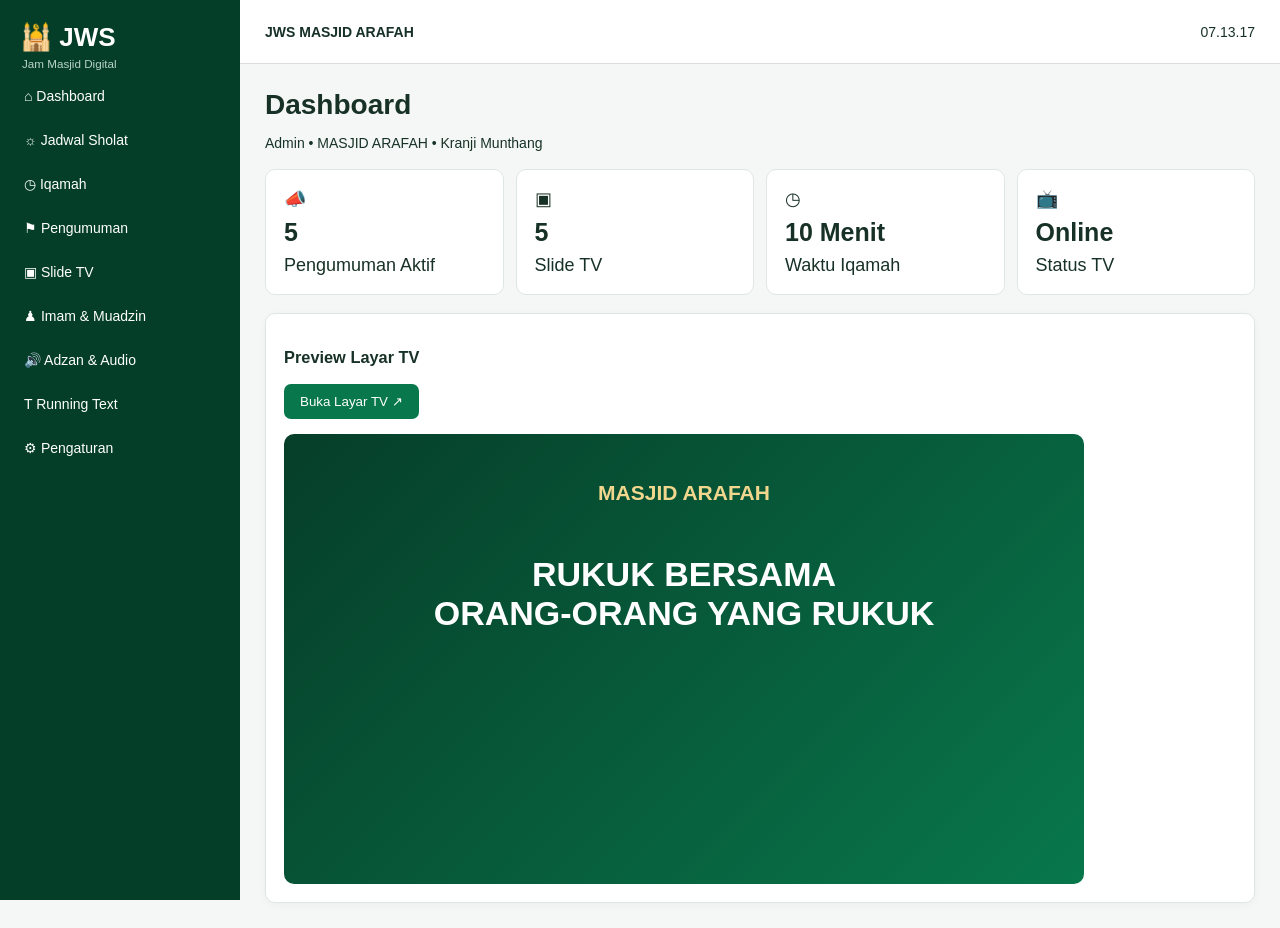
==== index.html @ bc5232ed "Add files via upload" ====
<!doctype html><html lang="id"><head><meta charset="utf-8"><meta name="viewport" content="width=device-width,initial-scale=1"><title>JWS Masjid ARAFAH</title><link rel="stylesheet" href="style.css"></head><body><div id="app"></div><script src="app.js"></script></body></html>
---- style.css ----
*{box-sizing:border-box}body{margin:0;font:14px Arial;background:#f4f7f5;color:#173126}aside{position:fixed;width:240px;inset:0 auto 0 0;background:#043e29;color:#fff;padding:22px 12px}aside h2{margin:0 8px 2px;font-size:26px}aside small{margin-left:10px;color:#b9d2c6}.n{padding:12px;border-radius:8px;margin-top:5px;cursor:pointer}.n:hover{background:#078b58}main{margin-left:240px}header{height:64px;background:#fff;border-bottom:1px solid #ddd;padding:0 25px;display:flex;justify-content:space-between;align-items:center}.n+ .n{margin-top:4px}#page{padding:25px}h1{margin:0 0 6px;font-size:28px}section{background:#fff;border:1px solid #dfe7e2;border-radius:10px;padding:18px;margin-top:18px;box-shadow:0 2px 8px #0000000a}.cards{display:grid;grid-template-columns:repeat(4,1fr);gap:12px;margin-top:18px}.cards div{background:#fff;border:1px solid #dfe7e2;border-radius:10px;padding:18px;font-size:18px}.cards b{display:block;font-size:25px;margin:8px 0}.mini{margin-top:15px;aspect-ratio:16/9;max-width:800px;background:linear-gradient(135deg,#063e29,#08774b);color:#fff;border-radius:10px;padding:30px;text-align:center}.mini h2{color:#f1d78d}.mini strong{display:block;font-size:34px;margin-top:50px}.mini #mc{font-size:40px;font-weight:800}label{display:flex;flex-direction:column;gap:6px;margin-bottom:14px;max-width:500px;font-weight:bold}input,textarea{padding:10px;border:1px solid #ccd8d1;border-radius:7px;font:inherit}textarea{min-height:130px}button{background:#08774b;color:#fff;border:0;border-radius:7px;padding:10px 16px;cursor:pointer}@media(max-width:700px){aside{width:68px;padding:12px 7px}aside h2{font-size:20px}.n{font-size:0;text-align:center}.n:first-letter{font-size:20px}main{margin-left:68px}#page{padding:15px}.cards{grid-template-columns:1fr 1fr}.mini strong{font-size:20px;margin-top:30px}.mini #mc{font-size:25px}}
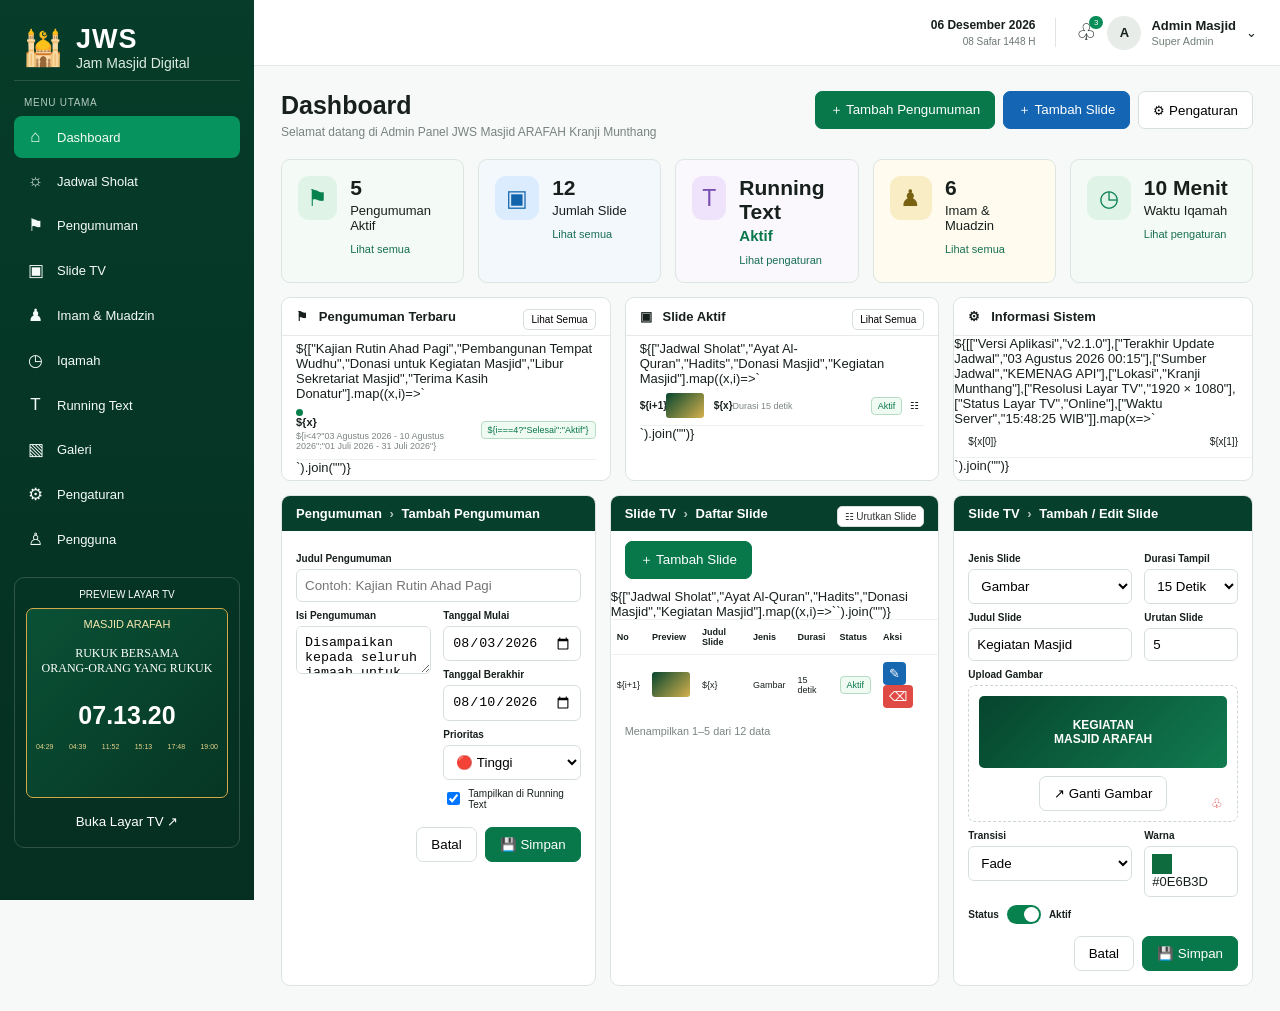
==== commit 5cad803d: "Add files via upload" ====
--- a/index.html
+++ b/index.html
@@ -1 +1,76 @@
-<!doctype html><html lang="id"><head><meta charset="utf-8"><meta name="viewport" content="width=device-width,initial-scale=1"><title>JWS Masjid ARAFAH</title><link rel="stylesheet" href="style.css"></head><body><div id="app"></div><script src="app.js"></script></body></html>
+<!doctype html>
+<html lang="id">
+<head>
+<meta charset="UTF-8">
+<meta name="viewport" content="width=device-width,initial-scale=1">
+<title>JWS Masjid ARAFAH — Admin</title>
+<link rel="stylesheet" href="admin.css">
+</head>
+<body>
+<div class="app">
+<aside class="sidebar">
+  <div class="brand"><div class="mosque">🕌</div><div><b>JWS</b><span>Jam Masjid Digital</span></div></div>
+  <div class="menu-title">MENU UTAMA</div>
+  <nav id="nav"></nav>
+  <div class="tv-preview">
+    <div class="preview-title">PREVIEW LAYAR TV</div>
+    <div class="tv-card">
+      <div class="tv-mini-head">MASJID ARAFAH</div>
+      <div class="tv-mini-title">RUKUK BERSAMA<br>ORANG-ORANG YANG RUKUK</div>
+      <div class="tv-mini-clock" id="miniClock">15:48:25</div>
+      <div class="tv-mini-times"><span>04:29</span><span>04:39</span><span>11:52</span><span>15:13</span><span>17:48</span><span>19:00</span></div>
+    </div>
+    <button class="tv-open" onclick="window.open('tv.html','_blank')">Buka Layar TV ↗</button>
+  </div>
+</aside>
+
+<main class="main">
+<header class="topbar">
+  <div class="top-date"><b id="dateNow"></b><span id="hijri">08 Safar 1448 H</span></div>
+  <div class="top-user"><span class="bell">♧<i>3</i></span><div class="avatar">A</div><div><b>Admin Masjid</b><small>Super Admin</small></div><span>⌄</span></div>
+</header>
+
+<section class="content">
+  <div class="page-head">
+    <div><h1 id="pageTitle">Dashboard</h1><p>Selamat datang di Admin Panel JWS Masjid ARAFAH Kranji Munthang</p></div>
+    <div class="head-actions"><button class="btn green" onclick="openPage('announcement')">＋ Tambah Pengumuman</button><button class="btn blue" onclick="openPage('slides')">＋ Tambah Slide</button><button class="btn" onclick="openPage('settings')">⚙ Pengaturan</button></div>
+  </div>
+
+  <div id="pages">
+    <section class="page active" data-page="dashboard">
+      <div class="stats">
+        <div class="stat greenish"><div class="stat-icon">⚑</div><div><b>5</b><span>Pengumuman Aktif</span><a onclick="openPage('announcement')">Lihat semua</a></div></div>
+        <div class="stat blueish"><div class="stat-icon">▣</div><div><b>12</b><span>Jumlah Slide</span><a onclick="openPage('slides')">Lihat semua</a></div></div>
+        <div class="stat purpleish"><div class="stat-icon">T</div><div><b>Running Text</b><span class="activeText">Aktif</span><a onclick="openPage('running')">Lihat pengaturan</a></div></div>
+        <div class="stat yellowish"><div class="stat-icon">♟</div><div><b>6</b><span>Imam & Muadzin</span><a onclick="openPage('imam')">Lihat semua</a></div></div>
+        <div class="stat greenish"><div class="stat-icon">◷</div><div><b>10 Menit</b><span>Waktu Iqamah</span><a onclick="openPage('iqamah')">Lihat pengaturan</a></div></div>
+      </div>
+      <div class="three-col">
+        <div class="panel"><div class="panel-head">⚑ &nbsp; Pengumuman Terbaru <button class="small-btn">Lihat Semua</button></div><div class="rows">${["Kajian Rutin Ahad Pagi","Pembangunan Tempat Wudhu","Donasi untuk Kegiatan Masjid","Libur Sekretariat Masjid","Terima Kasih Donatur"].map((x,i)=>`<div class="row"><div><span class="dot"></span><b>${x}</b><small>${i<4?"03 Agustus 2026 - 10 Agustus 2026":"01 Juli 2026 - 31 Juli 2026"}</small></div><em class="${i===4?"done":""}">${i===4?"Selesai":"Aktif"}</em></div>`).join("")}</div></div>
+        <div class="panel"><div class="panel-head">▣ &nbsp; Slide Aktif <button class="small-btn">Lihat Semua</button></div><div class="rows">${["Jadwal Sholat","Ayat Al-Quran","Hadits","Donasi Masjid","Kegiatan Masjid"].map((x,i)=>`<div class="slide-row"><b>${i+1}</b><div class="thumb"></div><div><b>${x}</b><small>Durasi 15 detik</small></div><em>Aktif</em><span>☷</span></div>`).join("")}</div></div>
+        <div class="panel"><div class="panel-head">⚙ &nbsp; Informasi Sistem</div><div class="info">${[["Versi Aplikasi","v2.1.0"],["Terakhir Update Jadwal","03 Agustus 2026 00:15"],["Sumber Jadwal","KEMENAG API"],["Lokasi","Kranji Munthang"],["Resolusi Layar TV","1920 × 1080"],["Status Layar TV","Online"],["Waktu Server","15:48:25 WIB"]].map(x=>`<div><span>${x[0]}</span><b class="${x[0]==="Status Layar TV"?"online":""}">${x[1]}</b></div>`).join("")}</div></div>
+      </div>
+      <div class="lower-grid">
+        <div class="panel form-panel"><div class="section-title">Pengumuman <span>›</span> Tambah Pengumuman</div><div class="form"><label>Judul Pengumuman</label><input placeholder="Contoh: Kajian Rutin Ahad Pagi"><div class="split"><div><label>Isi Pengumuman</label><textarea>Disampaikan kepada seluruh jamaah untuk mengikuti kajian yang akan dilaksanakan setiap hari Ahad pagi setelah sholat Subuh.</textarea></div><div><label>Tanggal Mulai</label><input type="date" value="2026-08-03"><label>Tanggal Berakhir</label><input type="date" value="2026-08-10"><label>Prioritas</label><select><option>🔴 Tinggi</option><option>Sedang</option><option>Rendah</option></select><label class="check"><input type="checkbox" checked> Tampilkan di Running Text</label></div></div><div class="form-buttons"><button class="btn">Batal</button><button class="btn green">💾 Simpan</button></div></div></div>
+        <div class="panel table-panel"><div class="section-title">Slide TV <span>›</span> Daftar Slide <button class="small-btn">☷ Urutkan Slide</button></div><div class="table-head"><button class="btn green">＋ Tambah Slide</button></div><table><thead><tr><th>No</th><th>Preview</th><th>Judul Slide</th><th>Jenis</th><th>Durasi</th><th>Status</th><th>Aksi</th></tr></thead><tbody>${["Jadwal Sholat","Ayat Al-Quran","Hadits","Donasi Masjid","Kegiatan Masjid"].map((x,i)=>`<tr><td>${i+1}</td><td><div class="thumb"></div></td><td>${x}</td><td>Gambar</td><td>15 detik</td><td><em>Aktif</em></td><td><button class="icon bluebg">✎</button><button class="icon redbg">⌫</button></td></tr>`).join("")}</tbody></table><small class="table-foot">Menampilkan 1–5 dari 12 data</small></div>
+        <div class="panel edit-panel"><div class="section-title">Slide TV <span>›</span> Tambah / Edit Slide</div><div class="form"><div class="split"><div><label>Jenis Slide</label><select><option>Gambar</option><option>Video</option></select></div><div><label>Durasi Tampil</label><select><option>15 Detik</option><option>30 Detik</option><option>60 Detik</option></select></div></div><div class="split"><div><label>Judul Slide</label><input value="Kegiatan Masjid"></div><div><label>Urutan Slide</label><input value="5"></div></div><label>Upload Gambar</label><div class="upload"><div class="upload-preview">KEGIATAN<br>MASJID ARAFAH</div><button class="btn">↗ Ganti Gambar</button><button class="delete">♧</button></div><div class="split"><div><label>Transisi</label><select><option>Fade</option><option>Slide</option><option>Zoom</option></select></div><div><label>Warna</label><div class="color-field"><span></span>#0E6B3D</div></div></div><label class="toggle-row">Status <input type="checkbox" checked><span class="toggle"></span> Aktif</label><div class="form-buttons"><button class="btn">Batal</button><button class="btn green">💾 Simpan</button></div></div></div>
+      </div>
+    </section>
+
+    <section class="page" data-page="prayer"><div class="simple-panel"><h2>Jadwal Sholat</h2><p>Atur jadwal sholat Masjid ARAFAH Kranji Munthang.</p><div class="prayer-form" id="prayerForm"></div><button class="btn green" onclick="savePrayer()">💾 Simpan Jadwal</button></div></section>
+    <section class="page" data-page="announcement"><div class="simple-panel"><h2>Pengumuman</h2><label>Isi Pengumuman</label><textarea id="annText" rows="8"></textarea><br><button class="btn green" onclick="saveAnn()">💾 Simpan Pengumuman</button></div></section>
+    <section class="page" data-page="slides"><div class="simple-panel"><h2>Slide TV</h2><p>Kelola urutan dan konten slide layar TV.</p><button class="btn green">＋ Tambah Slide</button></div></section>
+    <section class="page" data-page="iqamah"><div class="simple-panel"><h2>Iqamah</h2><p>Atur jeda iqamah setelah adzan.</p><div class="iq-grid">${["Subuh","Dzuhur","Ashar","Maghrib","Isya"].map(x=>`<label>${x}<input type="number" value="10"> menit</label>`).join("")}</div><button class="btn green">💾 Simpan</button></div></section>
+    <section class="page" data-page="running"><div class="simple-panel"><h2>Running Text</h2><textarea id="runText" rows="7"></textarea><br><button class="btn green" onclick="saveRun()">💾 Simpan</button></div></section>
+    <section class="page" data-page="imam"><div class="simple-panel"><h2>Imam & Muadzin</h2><p>Kelola petugas imam dan muadzin.</p></div></section>
+    <section class="page" data-page="audio"><div class="simple-panel"><h2>Adzan & Audio</h2><p>Kelola audio adzan dan pengaturan suara.</p></div></section>
+    <section class="page" data-page="gallery"><div class="simple-panel"><h2>Galeri</h2><p>Kelola foto kegiatan Masjid ARAFAH.</p></div></section>
+    <section class="page" data-page="settings"><div class="simple-panel"><h2>Pengaturan</h2><label>Nama Masjid</label><input id="mosqueInput" value="MASJID ARAFAH"><label>Lokasi</label><input id="locInput" value="Kranji Munthang"><button class="btn green" onclick="saveSettings()">💾 Simpan Pengaturan</button></div></section>
+    <section class="page" data-page="users"><div class="simple-panel"><h2>Pengguna</h2><p>Admin Masjid · Super Admin</p></div></section>
+    <section class="page" data-page="logs"><div class="simple-panel"><h2>Log Aktivitas</h2><p>Riwayat aktivitas administrator akan ditampilkan di sini.</p></div></section>
+  </div>
+</section>
+</main>
+</div>
+<script src="admin.js"></script>
+</body></html>
--- a/admin.css
+++ b/admin.css
@@ -0,0 +1 @@
+*{box-sizing:border-box}body{margin:0;font-family:Inter,Segoe UI,Arial,sans-serif;background:#f7f9f8;color:#17201c;font-size:13px}.app{display:flex;min-height:100vh}.sidebar{position:fixed;left:0;top:0;bottom:0;width:254px;background:linear-gradient(180deg,#063c29,#052f21);color:#fff;padding:15px 14px;overflow:auto}.brand{height:66px;display:flex;align-items:center;gap:12px;border-bottom:1px solid #ffffff22;padding:0 8px}.brand b{display:block;font-size:27px;letter-spacing:1px}.brand span{display:block;font-size:14px;color:#dcebe4}.mosque{font-size:34px}.menu-title{font-size:10px;color:#b3c9c0;letter-spacing:.7px;margin:16px 10px 8px}.nav{display:flex;align-items:center;gap:12px;padding:11px 12px;border-radius:8px;color:#f5fbf8;cursor:pointer;margin:2px 0}.nav:hover,.nav.active{background:#07935d}.nav .ico{width:19px;text-align:center;font-size:17px}.tv-preview{margin-top:16px;border:1px solid #ffffff2a;border-radius:10px;padding:11px}.preview-title{text-align:center;font-size:10px;margin-bottom:8px}.tv-card{border:1px solid #d4a846;border-radius:7px;padding:9px;background:linear-gradient(135deg,#0a5136,#063624);min-height:190px;text-align:center}.tv-mini-head{font-size:11px;color:#f4e6ad}.tv-mini-title{font-family:Georgia,serif;color:#fff;font-size:12px;margin-top:16px}.tv-mini-clock{font-size:25px;font-weight:800;margin-top:25px}.tv-mini-times{display:flex;justify-content:space-between;font-size:7px;margin-top:13px;color:#e8d48c}.tv-open{width:100%;margin-top:9px;border:0;background:transparent;color:#fff;padding:7px;cursor:pointer}.main{margin-left:254px;width:calc(100% - 254px)}.topbar{height:66px;background:#fff;border-bottom:1px solid #e3e8e5;display:flex;justify-content:flex-end;align-items:center;padding:0 23px;gap:20px}.top-date{border-right:1px solid #e0e5e2;padding-right:20px;text-align:right}.top-date b,.top-date span{display:block}.top-date b{font-size:12px}.top-date span{font-size:10px;color:#6d7872;margin-top:4px}.top-user{display:flex;align-items:center;gap:10px}.bell{font-size:23px;position:relative}.bell i{position:absolute;background:#078d57;color:white;border-radius:20px;font-style:normal;font-size:8px;padding:2px 5px;top:-3px;right:-6px}.avatar{width:34px;height:34px;border-radius:50%;background:#e7ece9;display:grid;place-items:center;font-weight:700}.top-user b,.top-user small{display:block}.top-user small{color:#718078;margin-top:2px}.content{padding:25px 27px}.page-head{display:flex;justify-content:space-between;align-items:flex-start;margin-bottom:20px}.page-head h1{font-size:25px;margin:0 0 5px}.page-head p{margin:0;color:#78837e;font-size:12px}.head-actions{display:flex;gap:8px}.btn{border:1px solid #d6dfda;background:#fff;border-radius:7px;padding:9px 14px;cursor:pointer}.btn.green{background:#08784b;border-color:#08784b;color:#fff}.btn.blue{background:#1465b4;border-color:#1465b4;color:#fff}.stats{display:grid;grid-template-columns:repeat(5,1fr);gap:14px}.stat{min-height:112px;border:1px solid #dce6e0;border-radius:9px;padding:16px;display:flex;gap:13px;align-items:flex-start}.greenish{background:#f4fbf6}.blueish{background:#f3f8fd}.purpleish{background:#faf7fd}.yellowish{background:#fffcef}.stat-icon{width:44px;height:44px;border-radius:11px;display:grid;place-items:center;font-size:23px;background:#dff3e6;color:#07824f}.blueish .stat-icon{background:#dcecff;color:#1265ad}.purpleish .stat-icon{background:#eee3fb;color:#7950b2}.yellowish .stat-icon{background:#f9edc5;color:#786111}.stat b{display:block;font-size:21px}.stat span{display:block;margin-top:3px}.stat a{display:block;margin-top:10px;color:#176f52;font-size:11px;cursor:pointer}.activeText{font-size:15px!important;font-weight:700;color:#08784b}.three-col{display:grid;grid-template-columns:1.1fr 1.05fr 1fr;gap:14px;margin-top:14px}.panel{background:#fff;border:1px solid #dce4e0;border-radius:9px;overflow:hidden}.panel-head{padding:11px 14px;border-bottom:1px solid #e6ebe8;font-weight:700}.small-btn{float:right;border:1px solid #d6dfda;background:#fff;border-radius:5px;padding:4px 7px;font-size:10px}.rows{padding:5px 14px}.row{display:flex;align-items:center;justify-content:space-between;padding:8px 0;border-bottom:1px solid #edf1ef}.row>div{display:flex;flex-direction:column}.row b{font-size:11px}.row small,.slide-row small{font-size:9px;color:#7b8580;margin-top:3px}.dot{width:7px;height:7px;background:#07804d;border-radius:50%;display:inline-block;margin-right:7px}.row em,.slide-row em,table em{font-style:normal;font-size:9px;border:1px solid #b6dcc4;background:#effaf2;color:#08784b;padding:3px 6px;border-radius:4px}.row em.done{color:#65716b;background:#f4f6f5;border-color:#d6dcd9}.slide-row{display:grid;grid-template-columns:18px 40px 1fr auto 14px;gap:8px;align-items:center;padding:7px 0;border-bottom:1px solid #edf1ef;font-size:10px}.thumb{width:38px;height:25px;border-radius:3px;background:linear-gradient(135deg,#06462e,#d5b14e);display:inline-block}.info>div{display:flex;justify-content:space-between;padding:10px 14px;border-bottom:1px solid #edf1ef;font-size:10px}.info b{font-weight:500}.info .online{background:#e7f7ec;color:#08784b;border:1px solid #b9dec4;padding:3px 8px;border-radius:5px}.lower-grid{display:grid;grid-template-columns:1.05fr 1.1fr 1fr;gap:14px;margin-top:14px}.section-title{background:#063f2b;color:#fff;padding:10px 14px;font-weight:700}.section-title span{opacity:.7;padding:0 4px}.section-title .small-btn{background:#fff;color:#333}.form{padding:14px}.form label,.simple-panel label{display:block;font-size:10px;font-weight:700;margin:8px 0 5px}.form input,.form textarea,.form select,.simple-panel input,.simple-panel textarea{width:100%;border:1px solid #d7dfdb;border-radius:6px;padding:8px;background:#fff}.split{display:grid;grid-template-columns:1.4fr .8fr;gap:12px}.form-buttons{display:flex;justify-content:flex-end;gap:8px;margin-top:12px}.check{display:flex!important;align-items:center;gap:5px;font-weight:500!important}.check input{width:auto}.table-head{padding:10px 14px}.table-panel table{width:100%;border-collapse:collapse;font-size:9px}.table-panel th,.table-panel td{padding:7px 6px;border-top:1px solid #edf1ef;text-align:left}.icon{border:0;border-radius:4px;padding:4px 6px;color:white;margin-right:3px}.bluebg{background:#1768b0}.redbg{background:#e04a45}.table-foot{display:block;padding:10px 14px;color:#7a8580}.upload{border:1px dashed #ccd7d1;border-radius:7px;padding:10px;position:relative;text-align:center}.upload-preview{height:72px;border-radius:5px;background:linear-gradient(135deg,#06452e,#117b4f);color:#fff;display:grid;place-items:center;font-weight:800;font-size:12px;margin-bottom:8px}.delete{position:absolute;right:8px;bottom:9px;border:0;background:#fff;color:#d33}.color-field{border:1px solid #d7dfdb;border-radius:6px;padding:7px}.color-field span{display:inline-block;width:20px;height:20px;background:#0e6b3d;vertical-align:middle;margin-right:8px}.toggle-row{display:flex!important;align-items:center;gap:8px}.toggle-row input{display:none}.toggle{width:34px;height:19px;background:#07814e;border-radius:20px;position:relative}.toggle:after{content:"";position:absolute;width:15px;height:15px;border-radius:50%;background:#fff;right:2px;top:2px}.simple-panel{background:#fff;border:1px solid #dce4e0;border-radius:9px;padding:20px;max-width:850px}.simple-panel h2{margin-top:0}.simple-panel .btn{margin-top:14px}.prayer-form{display:grid;grid-template-columns:repeat(3,1fr);gap:12px}.iq-grid{display:grid;grid-template-columns:repeat(3,1fr);gap:12px}.page{display:none}.page.active{display:block}@media(max-width:1200px){.stats{grid-template-columns:repeat(3,1fr)}.three-col,.lower-grid{grid-template-columns:1fr 1fr}.lower-grid .edit-panel{grid-column:1/-1}}@media(max-width:850px){.sidebar{width:72px;padding:10px 7px}.brand div:not(.mosque),.brand b,.brand span,.menu-title,.nav .label,.tv-preview{display:none}.brand{justify-content:center}.nav{justify-content:center;padding:12px 5px}.main{margin-left:72px;width:calc(100% - 72px)}.content{padding:15px}.stats{grid-template-columns:1fr 1fr}.three-col,.lower-grid{grid-template-columns:1fr}.topbar{padding:0 12px}.page-head{flex-direction:column;gap:12px}.head-actions{flex-wrap:wrap}.split{grid-template-columns:1fr}.prayer-form,.iq-grid{grid-template-columns:1fr 1fr}}@media(max-width:520px){.stats{grid-template-columns:1fr}.top-date{display:none}.table-panel{overflow:auto}.top-user div:nth-child(3){display:none}}
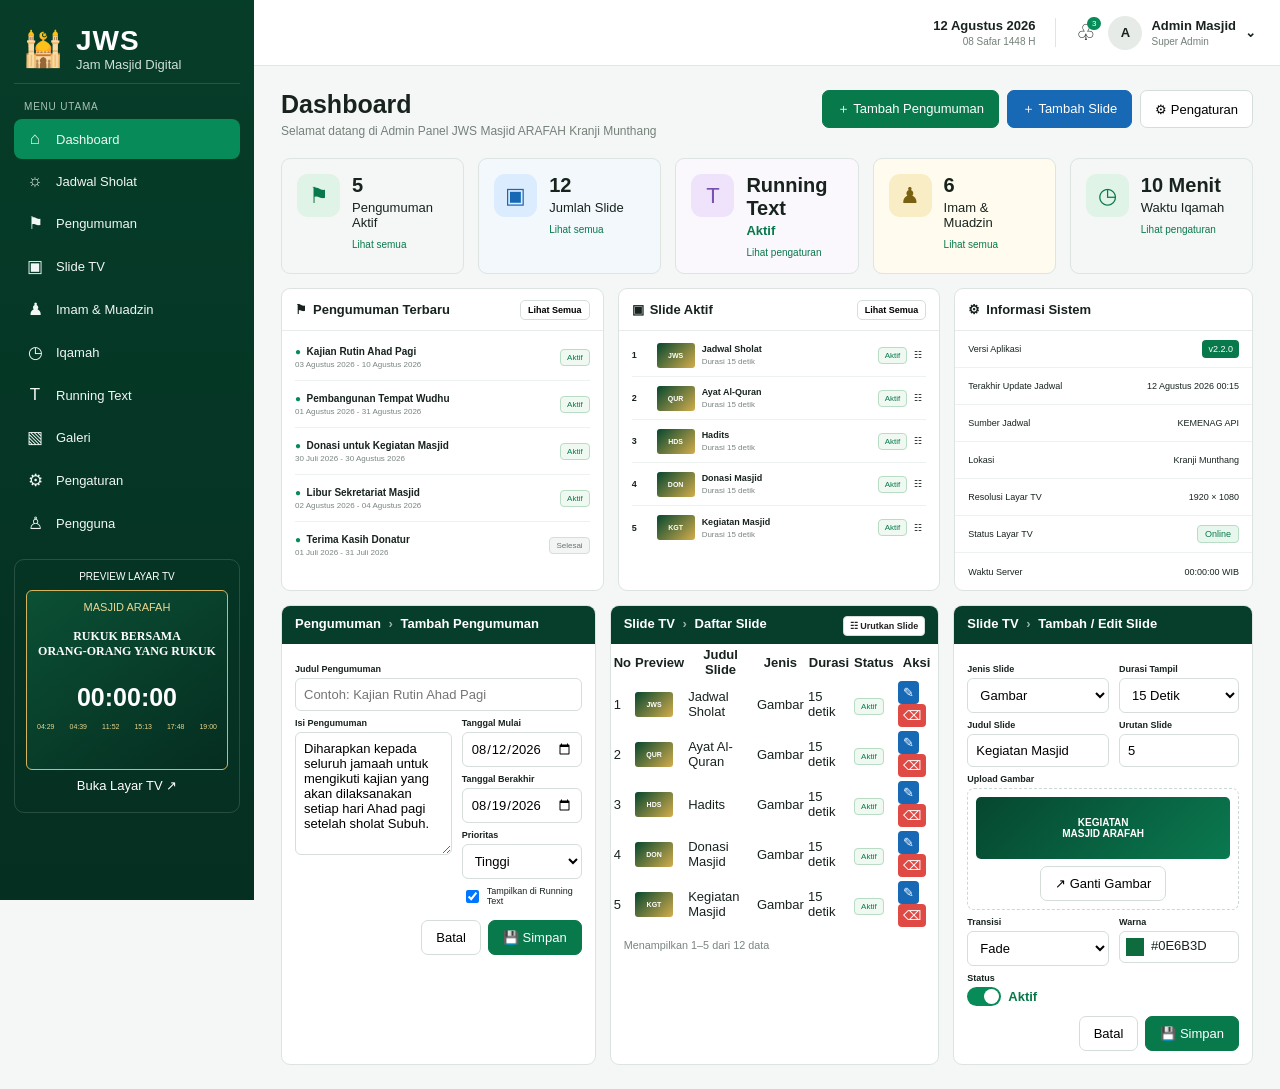
==== commit df7a0988: "Add files via upload" ====
--- a/index.html
+++ b/index.html
@@ -2,23 +2,34 @@
 <html lang="id">
 <head>
 <meta charset="UTF-8">
-<meta name="viewport" content="width=device-width,initial-scale=1">
+<meta name="viewport" content="width=device-width, initial-scale=1.0">
 <title>JWS Masjid ARAFAH — Admin</title>
 <link rel="stylesheet" href="admin.css">
 </head>
 <body>
 <div class="app">
 <aside class="sidebar">
-  <div class="brand"><div class="mosque">🕌</div><div><b>JWS</b><span>Jam Masjid Digital</span></div></div>
+  <div class="brand"><div class="brand-icon">🕌</div><div><strong>JWS</strong><span>Jam Masjid Digital</span></div></div>
   <div class="menu-title">MENU UTAMA</div>
-  <nav id="nav"></nav>
+  <nav id="nav">
+    <button class="nav active" data-page="dashboard"><span>⌂</span>Dashboard</button>
+    <button class="nav" data-page="prayer"><span>☼</span>Jadwal Sholat</button>
+    <button class="nav" data-page="announcement"><span>⚑</span>Pengumuman</button>
+    <button class="nav" data-page="slides"><span>▣</span>Slide TV</button>
+    <button class="nav" data-page="imam"><span>♟</span>Imam &amp; Muadzin</button>
+    <button class="nav" data-page="iqamah"><span>◷</span>Iqamah</button>
+    <button class="nav" data-page="running"><span>T</span>Running Text</button>
+    <button class="nav" data-page="gallery"><span>▧</span>Galeri</button>
+    <button class="nav" data-page="settings"><span>⚙</span>Pengaturan</button>
+    <button class="nav" data-page="users"><span>♙</span>Pengguna</button>
+  </nav>
   <div class="tv-preview">
     <div class="preview-title">PREVIEW LAYAR TV</div>
     <div class="tv-card">
-      <div class="tv-mini-head">MASJID ARAFAH</div>
-      <div class="tv-mini-title">RUKUK BERSAMA<br>ORANG-ORANG YANG RUKUK</div>
-      <div class="tv-mini-clock" id="miniClock">15:48:25</div>
-      <div class="tv-mini-times"><span>04:29</span><span>04:39</span><span>11:52</span><span>15:13</span><span>17:48</span><span>19:00</span></div>
+      <div class="tv-brand">MASJID ARAFAH</div>
+      <div class="tv-message">RUKUK BERSAMA<br>ORANG-ORANG YANG RUKUK</div>
+      <div id="miniClock" class="mini-clock">00:00:00</div>
+      <div class="mini-times"><span>04:29</span><span>04:39</span><span>11:52</span><span>15:13</span><span>17:48</span><span>19:00</span></div>
     </div>
     <button class="tv-open" onclick="window.open('tv.html','_blank')">Buka Layar TV ↗</button>
   </div>
@@ -26,51 +37,114 @@
 
 <main class="main">
 <header class="topbar">
-  <div class="top-date"><b id="dateNow"></b><span id="hijri">08 Safar 1448 H</span></div>
-  <div class="top-user"><span class="bell">♧<i>3</i></span><div class="avatar">A</div><div><b>Admin Masjid</b><small>Super Admin</small></div><span>⌄</span></div>
+  <div class="date-box"><strong id="dateNow">12 Agustus 2026</strong><span>08 Safar 1448 H</span></div>
+  <div class="user-box"><div class="notification">♧<i>3</i></div><div class="avatar">A</div><div><strong>Admin Masjid</strong><span>Super Admin</span></div><b>⌄</b></div>
 </header>
 
 <section class="content">
   <div class="page-head">
     <div><h1 id="pageTitle">Dashboard</h1><p>Selamat datang di Admin Panel JWS Masjid ARAFAH Kranji Munthang</p></div>
-    <div class="head-actions"><button class="btn green" onclick="openPage('announcement')">＋ Tambah Pengumuman</button><button class="btn blue" onclick="openPage('slides')">＋ Tambah Slide</button><button class="btn" onclick="openPage('settings')">⚙ Pengaturan</button></div>
+    <div class="head-actions">
+      <button class="btn green" data-open="announcement">＋ Tambah Pengumuman</button>
+      <button class="btn blue" data-open="slides">＋ Tambah Slide</button>
+      <button class="btn" data-open="settings">⚙ Pengaturan</button>
+    </div>
   </div>
 
-  <div id="pages">
-    <section class="page active" data-page="dashboard">
-      <div class="stats">
-        <div class="stat greenish"><div class="stat-icon">⚑</div><div><b>5</b><span>Pengumuman Aktif</span><a onclick="openPage('announcement')">Lihat semua</a></div></div>
-        <div class="stat blueish"><div class="stat-icon">▣</div><div><b>12</b><span>Jumlah Slide</span><a onclick="openPage('slides')">Lihat semua</a></div></div>
-        <div class="stat purpleish"><div class="stat-icon">T</div><div><b>Running Text</b><span class="activeText">Aktif</span><a onclick="openPage('running')">Lihat pengaturan</a></div></div>
-        <div class="stat yellowish"><div class="stat-icon">♟</div><div><b>6</b><span>Imam & Muadzin</span><a onclick="openPage('imam')">Lihat semua</a></div></div>
-        <div class="stat greenish"><div class="stat-icon">◷</div><div><b>10 Menit</b><span>Waktu Iqamah</span><a onclick="openPage('iqamah')">Lihat pengaturan</a></div></div>
-      </div>
-      <div class="three-col">
-        <div class="panel"><div class="panel-head">⚑ &nbsp; Pengumuman Terbaru <button class="small-btn">Lihat Semua</button></div><div class="rows">${["Kajian Rutin Ahad Pagi","Pembangunan Tempat Wudhu","Donasi untuk Kegiatan Masjid","Libur Sekretariat Masjid","Terima Kasih Donatur"].map((x,i)=>`<div class="row"><div><span class="dot"></span><b>${x}</b><small>${i<4?"03 Agustus 2026 - 10 Agustus 2026":"01 Juli 2026 - 31 Juli 2026"}</small></div><em class="${i===4?"done":""}">${i===4?"Selesai":"Aktif"}</em></div>`).join("")}</div></div>
-        <div class="panel"><div class="panel-head">▣ &nbsp; Slide Aktif <button class="small-btn">Lihat Semua</button></div><div class="rows">${["Jadwal Sholat","Ayat Al-Quran","Hadits","Donasi Masjid","Kegiatan Masjid"].map((x,i)=>`<div class="slide-row"><b>${i+1}</b><div class="thumb"></div><div><b>${x}</b><small>Durasi 15 detik</small></div><em>Aktif</em><span>☷</span></div>`).join("")}</div></div>
-        <div class="panel"><div class="panel-head">⚙ &nbsp; Informasi Sistem</div><div class="info">${[["Versi Aplikasi","v2.1.0"],["Terakhir Update Jadwal","03 Agustus 2026 00:15"],["Sumber Jadwal","KEMENAG API"],["Lokasi","Kranji Munthang"],["Resolusi Layar TV","1920 × 1080"],["Status Layar TV","Online"],["Waktu Server","15:48:25 WIB"]].map(x=>`<div><span>${x[0]}</span><b class="${x[0]==="Status Layar TV"?"online":""}">${x[1]}</b></div>`).join("")}</div></div>
-      </div>
-      <div class="lower-grid">
-        <div class="panel form-panel"><div class="section-title">Pengumuman <span>›</span> Tambah Pengumuman</div><div class="form"><label>Judul Pengumuman</label><input placeholder="Contoh: Kajian Rutin Ahad Pagi"><div class="split"><div><label>Isi Pengumuman</label><textarea>Disampaikan kepada seluruh jamaah untuk mengikuti kajian yang akan dilaksanakan setiap hari Ahad pagi setelah sholat Subuh.</textarea></div><div><label>Tanggal Mulai</label><input type="date" value="2026-08-03"><label>Tanggal Berakhir</label><input type="date" value="2026-08-10"><label>Prioritas</label><select><option>🔴 Tinggi</option><option>Sedang</option><option>Rendah</option></select><label class="check"><input type="checkbox" checked> Tampilkan di Running Text</label></div></div><div class="form-buttons"><button class="btn">Batal</button><button class="btn green">💾 Simpan</button></div></div></div>
-        <div class="panel table-panel"><div class="section-title">Slide TV <span>›</span> Daftar Slide <button class="small-btn">☷ Urutkan Slide</button></div><div class="table-head"><button class="btn green">＋ Tambah Slide</button></div><table><thead><tr><th>No</th><th>Preview</th><th>Judul Slide</th><th>Jenis</th><th>Durasi</th><th>Status</th><th>Aksi</th></tr></thead><tbody>${["Jadwal Sholat","Ayat Al-Quran","Hadits","Donasi Masjid","Kegiatan Masjid"].map((x,i)=>`<tr><td>${i+1}</td><td><div class="thumb"></div></td><td>${x}</td><td>Gambar</td><td>15 detik</td><td><em>Aktif</em></td><td><button class="icon bluebg">✎</button><button class="icon redbg">⌫</button></td></tr>`).join("")}</tbody></table><small class="table-foot">Menampilkan 1–5 dari 12 data</small></div>
-        <div class="panel edit-panel"><div class="section-title">Slide TV <span>›</span> Tambah / Edit Slide</div><div class="form"><div class="split"><div><label>Jenis Slide</label><select><option>Gambar</option><option>Video</option></select></div><div><label>Durasi Tampil</label><select><option>15 Detik</option><option>30 Detik</option><option>60 Detik</option></select></div></div><div class="split"><div><label>Judul Slide</label><input value="Kegiatan Masjid"></div><div><label>Urutan Slide</label><input value="5"></div></div><label>Upload Gambar</label><div class="upload"><div class="upload-preview">KEGIATAN<br>MASJID ARAFAH</div><button class="btn">↗ Ganti Gambar</button><button class="delete">♧</button></div><div class="split"><div><label>Transisi</label><select><option>Fade</option><option>Slide</option><option>Zoom</option></select></div><div><label>Warna</label><div class="color-field"><span></span>#0E6B3D</div></div></div><label class="toggle-row">Status <input type="checkbox" checked><span class="toggle"></span> Aktif</label><div class="form-buttons"><button class="btn">Batal</button><button class="btn green">💾 Simpan</button></div></div></div>
-      </div>
-    </section>
+  <section class="page active" data-page="dashboard">
+    <div class="stats">
+      <article class="stat greenish"><div class="stat-icon">⚑</div><div><strong>5</strong><span>Pengumuman Aktif</span><a data-open="announcement">Lihat semua</a></div></article>
+      <article class="stat blueish"><div class="stat-icon">▣</div><div><strong>12</strong><span>Jumlah Slide</span><a data-open="slides">Lihat semua</a></div></article>
+      <article class="stat purpleish"><div class="stat-icon">T</div><div><strong>Running Text</strong><span class="green-text">Aktif</span><a data-open="running">Lihat pengaturan</a></div></article>
+      <article class="stat yellowish"><div class="stat-icon">♟</div><div><strong>6</strong><span>Imam &amp; Muadzin</span><a data-open="imam">Lihat semua</a></div></article>
+      <article class="stat greenish"><div class="stat-icon">◷</div><div><strong>10 Menit</strong><span>Waktu Iqamah</span><a data-open="iqamah">Lihat pengaturan</a></div></article>
+    </div>
 
-    <section class="page" data-page="prayer"><div class="simple-panel"><h2>Jadwal Sholat</h2><p>Atur jadwal sholat Masjid ARAFAH Kranji Munthang.</p><div class="prayer-form" id="prayerForm"></div><button class="btn green" onclick="savePrayer()">💾 Simpan Jadwal</button></div></section>
-    <section class="page" data-page="announcement"><div class="simple-panel"><h2>Pengumuman</h2><label>Isi Pengumuman</label><textarea id="annText" rows="8"></textarea><br><button class="btn green" onclick="saveAnn()">💾 Simpan Pengumuman</button></div></section>
-    <section class="page" data-page="slides"><div class="simple-panel"><h2>Slide TV</h2><p>Kelola urutan dan konten slide layar TV.</p><button class="btn green">＋ Tambah Slide</button></div></section>
-    <section class="page" data-page="iqamah"><div class="simple-panel"><h2>Iqamah</h2><p>Atur jeda iqamah setelah adzan.</p><div class="iq-grid">${["Subuh","Dzuhur","Ashar","Maghrib","Isya"].map(x=>`<label>${x}<input type="number" value="10"> menit</label>`).join("")}</div><button class="btn green">💾 Simpan</button></div></section>
-    <section class="page" data-page="running"><div class="simple-panel"><h2>Running Text</h2><textarea id="runText" rows="7"></textarea><br><button class="btn green" onclick="saveRun()">💾 Simpan</button></div></section>
-    <section class="page" data-page="imam"><div class="simple-panel"><h2>Imam & Muadzin</h2><p>Kelola petugas imam dan muadzin.</p></div></section>
-    <section class="page" data-page="audio"><div class="simple-panel"><h2>Adzan & Audio</h2><p>Kelola audio adzan dan pengaturan suara.</p></div></section>
-    <section class="page" data-page="gallery"><div class="simple-panel"><h2>Galeri</h2><p>Kelola foto kegiatan Masjid ARAFAH.</p></div></section>
-    <section class="page" data-page="settings"><div class="simple-panel"><h2>Pengaturan</h2><label>Nama Masjid</label><input id="mosqueInput" value="MASJID ARAFAH"><label>Lokasi</label><input id="locInput" value="Kranji Munthang"><button class="btn green" onclick="saveSettings()">💾 Simpan Pengaturan</button></div></section>
-    <section class="page" data-page="users"><div class="simple-panel"><h2>Pengguna</h2><p>Admin Masjid · Super Admin</p></div></section>
-    <section class="page" data-page="logs"><div class="simple-panel"><h2>Log Aktivitas</h2><p>Riwayat aktivitas administrator akan ditampilkan di sini.</p></div></section>
-  </div>
+    <div class="three-col">
+      <article class="panel">
+        <div class="panel-head">⚑ <span>Pengumuman Terbaru</span><button>Lihat Semua</button></div>
+        <div class="rows">
+          <div class="row"><div><strong>● &nbsp;Kajian Rutin Ahad Pagi</strong><small>03 Agustus 2026 - 10 Agustus 2026</small></div><em>Aktif</em></div>
+          <div class="row"><div><strong>● &nbsp;Pembangunan Tempat Wudhu</strong><small>01 Agustus 2026 - 31 Agustus 2026</small></div><em>Aktif</em></div>
+          <div class="row"><div><strong>● &nbsp;Donasi untuk Kegiatan Masjid</strong><small>30 Juli 2026 - 30 Agustus 2026</small></div><em>Aktif</em></div>
+          <div class="row"><div><strong>● &nbsp;Libur Sekretariat Masjid</strong><small>02 Agustus 2026 - 04 Agustus 2026</small></div><em>Aktif</em></div>
+          <div class="row"><div><strong>● &nbsp;Terima Kasih Donatur</strong><small>01 Juli 2026 - 31 Juli 2026</small></div><em class="done">Selesai</em></div>
+        </div>
+      </article>
+      <article class="panel">
+        <div class="panel-head">▣ <span>Slide Aktif</span><button>Lihat Semua</button></div>
+        <div class="rows">
+          <div class="slide-row"><b>1</b><div class="thumb">JWS</div><div><strong>Jadwal Sholat</strong><small>Durasi 15 detik</small></div><em>Aktif</em><span>☷</span></div>
+          <div class="slide-row"><b>2</b><div class="thumb">QUR</div><div><strong>Ayat Al-Quran</strong><small>Durasi 15 detik</small></div><em>Aktif</em><span>☷</span></div>
+          <div class="slide-row"><b>3</b><div class="thumb">HDS</div><div><strong>Hadits</strong><small>Durasi 15 detik</small></div><em>Aktif</em><span>☷</span></div>
+          <div class="slide-row"><b>4</b><div class="thumb">DON</div><div><strong>Donasi Masjid</strong><small>Durasi 15 detik</small></div><em>Aktif</em><span>☷</span></div>
+          <div class="slide-row"><b>5</b><div class="thumb">KGT</div><div><strong>Kegiatan Masjid</strong><small>Durasi 15 detik</small></div><em>Aktif</em><span>☷</span></div>
+        </div>
+      </article>
+      <article class="panel">
+        <div class="panel-head">⚙ <span>Informasi Sistem</span></div>
+        <div class="info">
+          <div><span>Versi Aplikasi</span><b class="badge">v2.2.0</b></div>
+          <div><span>Terakhir Update Jadwal</span><b>12 Agustus 2026 00:15</b></div>
+          <div><span>Sumber Jadwal</span><b>KEMENAG API</b></div>
+          <div><span>Lokasi</span><b>Kranji Munthang</b></div>
+          <div><span>Resolusi Layar TV</span><b>1920 × 1080</b></div>
+          <div><span>Status Layar TV</span><b class="online">Online</b></div>
+          <div><span>Waktu Server</span><b id="serverClock">00:00:00 WIB</b></div>
+        </div>
+      </article>
+    </div>
+
+    <div class="lower-grid">
+      <article class="panel">
+        <div class="section-title">Pengumuman <span>›</span> Tambah Pengumuman</div>
+        <div class="form">
+          <label>Judul Pengumuman</label><input placeholder="Contoh: Kajian Rutin Ahad Pagi">
+          <div class="split"><div><label>Isi Pengumuman</label><textarea rows="7">Diharapkan kepada seluruh jamaah untuk mengikuti kajian yang akan dilaksanakan setiap hari Ahad pagi setelah sholat Subuh.</textarea></div><div><label>Tanggal Mulai</label><input type="date" value="2026-08-12"><label>Tanggal Berakhir</label><input type="date" value="2026-08-19"><label>Prioritas</label><select><option>Tinggi</option><option>Sedang</option><option>Rendah</option></select><label class="check"><input type="checkbox" checked> Tampilkan di Running Text</label></div></div>
+          <div class="form-buttons"><button class="btn">Batal</button><button class="btn green" onclick="notifySaved()">💾 Simpan</button></div>
+        </div>
+      </article>
+
+      <article class="panel">
+        <div class="section-title">Slide TV <span>›</span> Daftar Slide <button>☷ Urutkan Slide</button></div>
+        <div class="table-wrap"><table><thead><tr><th>No</th><th>Preview</th><th>Judul Slide</th><th>Jenis</th><th>Durasi</th><th>Status</th><th>Aksi</th></tr></thead>
+        <tbody>
+          <tr><td>1</td><td><div class="thumb">JWS</div></td><td>Jadwal Sholat</td><td>Gambar</td><td>15 detik</td><td><em>Aktif</em></td><td><button class="icon bluebg">✎</button><button class="icon redbg">⌫</button></td></tr>
+          <tr><td>2</td><td><div class="thumb">QUR</div></td><td>Ayat Al-Quran</td><td>Gambar</td><td>15 detik</td><td><em>Aktif</em></td><td><button class="icon bluebg">✎</button><button class="icon redbg">⌫</button></td></tr>
+          <tr><td>3</td><td><div class="thumb">HDS</div></td><td>Hadits</td><td>Gambar</td><td>15 detik</td><td><em>Aktif</em></td><td><button class="icon bluebg">✎</button><button class="icon redbg">⌫</button></td></tr>
+          <tr><td>4</td><td><div class="thumb">DON</div></td><td>Donasi Masjid</td><td>Gambar</td><td>15 detik</td><td><em>Aktif</em></td><td><button class="icon bluebg">✎</button><button class="icon redbg">⌫</button></td></tr>
+          <tr><td>5</td><td><div class="thumb">KGT</div></td><td>Kegiatan Masjid</td><td>Gambar</td><td>15 detik</td><td><em>Aktif</em></td><td><button class="icon bluebg">✎</button><button class="icon redbg">⌫</button></td></tr>
+        </tbody></table></div>
+        <small class="table-foot">Menampilkan 1–5 dari 12 data</small>
+      </article>
+
+      <article class="panel">
+        <div class="section-title">Slide TV <span>›</span> Tambah / Edit Slide</div>
+        <div class="form">
+          <div class="split"><div><label>Jenis Slide</label><select><option>Gambar</option><option>Video</option></select></div><div><label>Durasi Tampil</label><select><option>15 Detik</option><option>30 Detik</option><option>60 Detik</option></select></div></div>
+          <div class="split"><div><label>Judul Slide</label><input value="Kegiatan Masjid"></div><div><label>Urutan Slide</label><input value="5"></div></div>
+          <label>Upload Gambar</label><div class="upload"><div class="upload-preview">KEGIATAN<br>MASJID ARAFAH</div><button class="btn">↗ Ganti Gambar</button></div>
+          <div class="split"><div><label>Transisi</label><select><option>Fade</option><option>Slide</option><option>Zoom</option></select></div><div><label>Warna</label><div class="color-field"><span></span>#0E6B3D</div></div></div>
+          <label>Status</label><div class="status-switch"><span></span> Aktif</div>
+          <div class="form-buttons"><button class="btn">Batal</button><button class="btn green" onclick="notifySaved()">💾 Simpan</button></div>
+        </div>
+      </article>
+    </div>
+  </section>
+
+  <section class="page" data-page="prayer"><div class="simple"><h2>Jadwal Sholat</h2><p>Jadwal sholat Masjid ARAFAH Kranji Munthang.</p><div class="prayer-grid" id="prayerGrid"></div><button class="btn green" onclick="notifySaved()">💾 Simpan Jadwal</button></div></section>
+  <section class="page" data-page="announcement"><div class="simple"><h2>Pengumuman</h2><label>Isi Pengumuman</label><textarea id="annText" rows="8"></textarea><button class="btn green" onclick="notifySaved()">💾 Simpan Pengumuman</button></div></section>
+  <section class="page" data-page="slides"><div class="simple"><h2>Slide TV</h2><p>Kelola konten dan urutan slide layar TV.</p><button class="btn green">＋ Tambah Slide</button></div></section>
+  <section class="page" data-page="imam"><div class="simple"><h2>Imam &amp; Muadzin</h2><p>Kelola daftar imam dan muadzin.</p></div></section>
+  <section class="page" data-page="iqamah"><div class="simple"><h2>Iqamah</h2><div class="iq-grid"><label>Subuh<input type="number" value="10"></label><label>Dzuhur<input type="number" value="10"></label><label>Ashar<input type="number" value="10"></label><label>Maghrib<input type="number" value="10"></label><label>Isya<input type="number" value="10"></label></div><button class="btn green" onclick="notifySaved()">💾 Simpan</button></div></section>
+  <section class="page" data-page="running"><div class="simple"><h2>Running Text</h2><textarea id="runText" rows="8">Mari makmurkan masjid, jaga ukhuwah, dan dirikan shalat tepat waktu.</textarea><button class="btn green" onclick="notifySaved()">💾 Simpan</button></div></section>
+  <section class="page" data-page="gallery"><div class="simple"><h2>Galeri</h2><p>Kelola foto kegiatan Masjid ARAFAH.</p></div></section>
+  <section class="page" data-page="settings"><div class="simple"><h2>Pengaturan</h2><label>Nama Masjid</label><input value="MASJID ARAFAH"><label>Lokasi</label><input value="Kranji Munthang"><button class="btn green" onclick="notifySaved()">💾 Simpan Pengaturan</button></div></section>
+  <section class="page" data-page="users"><div class="simple"><h2>Pengguna</h2><p>Admin Masjid · Super Admin</p></div></section>
 </section>
 </main>
 </div>
+<div id="toast" class="toast">Data berhasil disimpan</div>
 <script src="admin.js"></script>
-</body></html>
+</body>
+</html>
--- a/admin.css
+++ b/admin.css
@@ -1 +1 @@
-*{box-sizing:border-box}body{margin:0;font-family:Inter,Segoe UI,Arial,sans-serif;background:#f7f9f8;color:#17201c;font-size:13px}.app{display:flex;min-height:100vh}.sidebar{position:fixed;left:0;top:0;bottom:0;width:254px;background:linear-gradient(180deg,#063c29,#052f21);color:#fff;padding:15px 14px;overflow:auto}.brand{height:66px;display:flex;align-items:center;gap:12px;border-bottom:1px solid #ffffff22;padding:0 8px}.brand b{display:block;font-size:27px;letter-spacing:1px}.brand span{display:block;font-size:14px;color:#dcebe4}.mosque{font-size:34px}.menu-title{font-size:10px;color:#b3c9c0;letter-spacing:.7px;margin:16px 10px 8px}.nav{display:flex;align-items:center;gap:12px;padding:11px 12px;border-radius:8px;color:#f5fbf8;cursor:pointer;margin:2px 0}.nav:hover,.nav.active{background:#07935d}.nav .ico{width:19px;text-align:center;font-size:17px}.tv-preview{margin-top:16px;border:1px solid #ffffff2a;border-radius:10px;padding:11px}.preview-title{text-align:center;font-size:10px;margin-bottom:8px}.tv-card{border:1px solid #d4a846;border-radius:7px;padding:9px;background:linear-gradient(135deg,#0a5136,#063624);min-height:190px;text-align:center}.tv-mini-head{font-size:11px;color:#f4e6ad}.tv-mini-title{font-family:Georgia,serif;color:#fff;font-size:12px;margin-top:16px}.tv-mini-clock{font-size:25px;font-weight:800;margin-top:25px}.tv-mini-times{display:flex;justify-content:space-between;font-size:7px;margin-top:13px;color:#e8d48c}.tv-open{width:100%;margin-top:9px;border:0;background:transparent;color:#fff;padding:7px;cursor:pointer}.main{margin-left:254px;width:calc(100% - 254px)}.topbar{height:66px;background:#fff;border-bottom:1px solid #e3e8e5;display:flex;justify-content:flex-end;align-items:center;padding:0 23px;gap:20px}.top-date{border-right:1px solid #e0e5e2;padding-right:20px;text-align:right}.top-date b,.top-date span{display:block}.top-date b{font-size:12px}.top-date span{font-size:10px;color:#6d7872;margin-top:4px}.top-user{display:flex;align-items:center;gap:10px}.bell{font-size:23px;position:relative}.bell i{position:absolute;background:#078d57;color:white;border-radius:20px;font-style:normal;font-size:8px;padding:2px 5px;top:-3px;right:-6px}.avatar{width:34px;height:34px;border-radius:50%;background:#e7ece9;display:grid;place-items:center;font-weight:700}.top-user b,.top-user small{display:block}.top-user small{color:#718078;margin-top:2px}.content{padding:25px 27px}.page-head{display:flex;justify-content:space-between;align-items:flex-start;margin-bottom:20px}.page-head h1{font-size:25px;margin:0 0 5px}.page-head p{margin:0;color:#78837e;font-size:12px}.head-actions{display:flex;gap:8px}.btn{border:1px solid #d6dfda;background:#fff;border-radius:7px;padding:9px 14px;cursor:pointer}.btn.green{background:#08784b;border-color:#08784b;color:#fff}.btn.blue{background:#1465b4;border-color:#1465b4;color:#fff}.stats{display:grid;grid-template-columns:repeat(5,1fr);gap:14px}.stat{min-height:112px;border:1px solid #dce6e0;border-radius:9px;padding:16px;display:flex;gap:13px;align-items:flex-start}.greenish{background:#f4fbf6}.blueish{background:#f3f8fd}.purpleish{background:#faf7fd}.yellowish{background:#fffcef}.stat-icon{width:44px;height:44px;border-radius:11px;display:grid;place-items:center;font-size:23px;background:#dff3e6;color:#07824f}.blueish .stat-icon{background:#dcecff;color:#1265ad}.purpleish .stat-icon{background:#eee3fb;color:#7950b2}.yellowish .stat-icon{background:#f9edc5;color:#786111}.stat b{display:block;font-size:21px}.stat span{display:block;margin-top:3px}.stat a{display:block;margin-top:10px;color:#176f52;font-size:11px;cursor:pointer}.activeText{font-size:15px!important;font-weight:700;color:#08784b}.three-col{display:grid;grid-template-columns:1.1fr 1.05fr 1fr;gap:14px;margin-top:14px}.panel{background:#fff;border:1px solid #dce4e0;border-radius:9px;overflow:hidden}.panel-head{padding:11px 14px;border-bottom:1px solid #e6ebe8;font-weight:700}.small-btn{float:right;border:1px solid #d6dfda;background:#fff;border-radius:5px;padding:4px 7px;font-size:10px}.rows{padding:5px 14px}.row{display:flex;align-items:center;justify-content:space-between;padding:8px 0;border-bottom:1px solid #edf1ef}.row>div{display:flex;flex-direction:column}.row b{font-size:11px}.row small,.slide-row small{font-size:9px;color:#7b8580;margin-top:3px}.dot{width:7px;height:7px;background:#07804d;border-radius:50%;display:inline-block;margin-right:7px}.row em,.slide-row em,table em{font-style:normal;font-size:9px;border:1px solid #b6dcc4;background:#effaf2;color:#08784b;padding:3px 6px;border-radius:4px}.row em.done{color:#65716b;background:#f4f6f5;border-color:#d6dcd9}.slide-row{display:grid;grid-template-columns:18px 40px 1fr auto 14px;gap:8px;align-items:center;padding:7px 0;border-bottom:1px solid #edf1ef;font-size:10px}.thumb{width:38px;height:25px;border-radius:3px;background:linear-gradient(135deg,#06462e,#d5b14e);display:inline-block}.info>div{display:flex;justify-content:space-between;padding:10px 14px;border-bottom:1px solid #edf1ef;font-size:10px}.info b{font-weight:500}.info .online{background:#e7f7ec;color:#08784b;border:1px solid #b9dec4;padding:3px 8px;border-radius:5px}.lower-grid{display:grid;grid-template-columns:1.05fr 1.1fr 1fr;gap:14px;margin-top:14px}.section-title{background:#063f2b;color:#fff;padding:10px 14px;font-weight:700}.section-title span{opacity:.7;padding:0 4px}.section-title .small-btn{background:#fff;color:#333}.form{padding:14px}.form label,.simple-panel label{display:block;font-size:10px;font-weight:700;margin:8px 0 5px}.form input,.form textarea,.form select,.simple-panel input,.simple-panel textarea{width:100%;border:1px solid #d7dfdb;border-radius:6px;padding:8px;background:#fff}.split{display:grid;grid-template-columns:1.4fr .8fr;gap:12px}.form-buttons{display:flex;justify-content:flex-end;gap:8px;margin-top:12px}.check{display:flex!important;align-items:center;gap:5px;font-weight:500!important}.check input{width:auto}.table-head{padding:10px 14px}.table-panel table{width:100%;border-collapse:collapse;font-size:9px}.table-panel th,.table-panel td{padding:7px 6px;border-top:1px solid #edf1ef;text-align:left}.icon{border:0;border-radius:4px;padding:4px 6px;color:white;margin-right:3px}.bluebg{background:#1768b0}.redbg{background:#e04a45}.table-foot{display:block;padding:10px 14px;color:#7a8580}.upload{border:1px dashed #ccd7d1;border-radius:7px;padding:10px;position:relative;text-align:center}.upload-preview{height:72px;border-radius:5px;background:linear-gradient(135deg,#06452e,#117b4f);color:#fff;display:grid;place-items:center;font-weight:800;font-size:12px;margin-bottom:8px}.delete{position:absolute;right:8px;bottom:9px;border:0;background:#fff;color:#d33}.color-field{border:1px solid #d7dfdb;border-radius:6px;padding:7px}.color-field span{display:inline-block;width:20px;height:20px;background:#0e6b3d;vertical-align:middle;margin-right:8px}.toggle-row{display:flex!important;align-items:center;gap:8px}.toggle-row input{display:none}.toggle{width:34px;height:19px;background:#07814e;border-radius:20px;position:relative}.toggle:after{content:"";position:absolute;width:15px;height:15px;border-radius:50%;background:#fff;right:2px;top:2px}.simple-panel{background:#fff;border:1px solid #dce4e0;border-radius:9px;padding:20px;max-width:850px}.simple-panel h2{margin-top:0}.simple-panel .btn{margin-top:14px}.prayer-form{display:grid;grid-template-columns:repeat(3,1fr);gap:12px}.iq-grid{display:grid;grid-template-columns:repeat(3,1fr);gap:12px}.page{display:none}.page.active{display:block}@media(max-width:1200px){.stats{grid-template-columns:repeat(3,1fr)}.three-col,.lower-grid{grid-template-columns:1fr 1fr}.lower-grid .edit-panel{grid-column:1/-1}}@media(max-width:850px){.sidebar{width:72px;padding:10px 7px}.brand div:not(.mosque),.brand b,.brand span,.menu-title,.nav .label,.tv-preview{display:none}.brand{justify-content:center}.nav{justify-content:center;padding:12px 5px}.main{margin-left:72px;width:calc(100% - 72px)}.content{padding:15px}.stats{grid-template-columns:1fr 1fr}.three-col,.lower-grid{grid-template-columns:1fr}.topbar{padding:0 12px}.page-head{flex-direction:column;gap:12px}.head-actions{flex-wrap:wrap}.split{grid-template-columns:1fr}.prayer-form,.iq-grid{grid-template-columns:1fr 1fr}}@media(max-width:520px){.stats{grid-template-columns:1fr}.top-date{display:none}.table-panel{overflow:auto}.top-user div:nth-child(3){display:none}}
+*{box-sizing:border-box}html,body{margin:0;min-height:100%;font-family:Inter,Segoe UI,Arial,sans-serif;background:#f5f7f6;color:#18231e;font-size:13px}button,input,textarea,select{font:inherit}.app{min-height:100vh}.sidebar{position:fixed;z-index:5;left:0;top:0;bottom:0;width:254px;padding:14px;background:linear-gradient(180deg,#063d29 0%,#052f21 100%);color:#fff;overflow-y:auto}.brand{height:70px;display:flex;align-items:center;gap:12px;padding:0 8px;border-bottom:1px solid #ffffff22}.brand-icon{font-size:34px}.brand strong{display:block;font-size:28px;letter-spacing:1px}.brand span{display:block;font-size:13px;color:#d0e0d9}.menu-title{margin:17px 10px 7px;font-size:10px;color:#abc0b7;letter-spacing:.8px}.nav{width:100%;border:0;background:transparent;color:#f1f7f4;text-align:left;padding:10px 12px;margin:2px 0;border-radius:8px;display:flex;align-items:center;gap:12px;cursor:pointer}.nav span{width:18px;text-align:center;font-size:17px}.nav:hover,.nav.active{background:#078b58}.tv-preview{border:1px solid #ffffff24;border-radius:10px;margin-top:15px;padding:11px}.preview-title{text-align:center;font-size:10px;margin-bottom:8px}.tv-card{height:180px;border:1px solid #d6b45d;border-radius:6px;padding:10px;background:linear-gradient(145deg,#0b5035,#052d20);text-align:center;color:#fff}.tv-brand{font-size:11px;color:#e9d794}.tv-message{font-family:Georgia,serif;font-size:12px;font-weight:bold;margin-top:16px}.mini-clock{font-size:25px;font-weight:800;margin-top:24px}.mini-times{display:flex;justify-content:space-between;color:#ead58c;font-size:7px;margin-top:11px}.tv-open{width:100%;border:0;background:transparent;color:#fff;padding:8px;cursor:pointer}.main{margin-left:254px;min-height:100vh}.topbar{height:66px;background:#fff;border-bottom:1px solid #e0e6e2;display:flex;justify-content:flex-end;align-items:center;padding:0 24px;gap:20px}.date-box{text-align:right;border-right:1px solid #e0e5e2;padding-right:20px}.date-box strong,.date-box span,.user-box strong,.user-box span{display:block}.date-box span,.user-box span{font-size:10px;color:#738078;margin-top:3px}.user-box{display:flex;align-items:center;gap:9px}.notification{font-size:22px;position:relative;margin-right:3px}.notification i{position:absolute;right:-5px;top:-3px;font-size:8px;font-style:normal;background:#078b58;color:#fff;border-radius:10px;padding:2px 5px}.avatar{width:34px;height:34px;border-radius:50%;background:#e6ebe8;display:grid;place-items:center;font-weight:800}.content{padding:24px 27px}.page-head{display:flex;justify-content:space-between;gap:15px;align-items:flex-start;margin-bottom:20px}.page-head h1{font-size:25px;margin:0 0 5px}.page-head p{margin:0;color:#75817b;font-size:12px}.head-actions{display:flex;gap:8px;flex-wrap:wrap}.btn{border:1px solid #d4ddd8;background:#fff;border-radius:7px;padding:9px 14px;cursor:pointer}.btn.green{background:#08794b;border-color:#08794b;color:#fff}.btn.blue{background:#1768b5;border-color:#1768b5;color:#fff}.stats{display:grid;grid-template-columns:repeat(5,minmax(0,1fr));gap:14px}.stat{min-height:112px;border:1px solid #dce5e0;border-radius:9px;padding:15px;display:flex;gap:12px}.stat-icon{width:43px;height:43px;flex:0 0 43px;border-radius:11px;display:grid;place-items:center;font-size:22px;background:#dff3e6;color:#08794b}.blueish{background:#f3f8fd}.blueish .stat-icon{background:#dcecff;color:#1768b5}.purpleish{background:#faf7fd}.purpleish .stat-icon{background:#eee3fb;color:#7950b2}.yellowish{background:#fffcef}.yellowish .stat-icon{background:#f9edc5;color:#786111}.stat strong{font-size:20px;display:block}.stat span{display:block;margin-top:3px}.stat a{display:block;margin-top:9px;color:#08794b;font-size:10px;cursor:pointer}.green-text{color:#08794b!important;font-weight:700}.three-col{display:grid;grid-template-columns:1.08fr 1.08fr 1fr;gap:14px;margin-top:14px}.panel{background:#fff;border:1px solid #dce4df;border-radius:9px;overflow:hidden;min-width:0}.panel-head{height:42px;padding:11px 13px;border-bottom:1px solid #e7ece9;font-weight:700;display:flex;align-items:center;gap:6px}.panel-head button{margin-left:auto;border:1px solid #d6ded9;background:#fff;border-radius:5px;padding:4px 7px;font-size:9px;cursor:pointer}.rows{padding:3px 13px}.row{min-height:47px;display:flex;justify-content:space-between;align-items:center;gap:8px;border-bottom:1px solid #edf1ef}.row:last-child{border-bottom:0}.row strong{display:block;font-size:10px}.row strong:first-letter{color:#078b58}.row small,.slide-row small{display:block;color:#7a8580;font-size:8px;margin-top:3px}.row em,table em,.slide-row em{font-style:normal;font-size:8px;color:#08794b;background:#eff9f1;border:1px solid #b9dcc4;padding:3px 6px;border-radius:4px;white-space:nowrap}.row em.done{color:#69736e;background:#f3f5f4;border-color:#d7ddda}.slide-row{min-height:43px;display:grid;grid-template-columns:18px 38px minmax(0,1fr) auto 12px;gap:7px;align-items:center;border-bottom:1px solid #edf1ef;font-size:9px}.slide-row:last-child{border-bottom:0}.thumb{width:38px;height:25px;border-radius:3px;background:linear-gradient(135deg,#06472f,#d4ad4c);color:#fff;display:grid;place-items:center;font-size:7px;font-weight:800}.info>div{min-height:37px;padding:8px 13px;border-bottom:1px solid #edf1ef;display:flex;justify-content:space-between;align-items:center;gap:8px;font-size:9px}.info>div:last-child{border-bottom:0}.info b{font-weight:500;text-align:right}.badge{background:#08794b;color:#fff;border-radius:4px;padding:4px 6px}.online{background:#e8f7ed!important;color:#08794b!important;border:1px solid #b9dcc4;padding:3px 7px;border-radius:4px}.lower-grid{display:grid;grid-template-columns:1.05fr 1.1fr 1fr;gap:14px;margin-top:14px}.section-title{height:38px;background:#063e2b;color:#fff;padding:10px 13px;font-weight:700}.section-title span{opacity:.6;padding:0 4px}.section-title button{float:right;border:1px solid #d5ddd8;background:#fff;color:#222;border-radius:4px;font-size:9px;padding:4px 6px}.form{padding:13px}.form label,.simple label{display:block;font-size:9px;font-weight:700;margin:7px 0 4px}.form input,.form textarea,.form select,.simple input,.simple textarea,.simple select{width:100%;border:1px solid #d5ded9;border-radius:6px;padding:8px;background:#fff;outline:none}.form input:focus,.form textarea:focus,.form select:focus{border-color:#08794b}.split{display:grid;grid-template-columns:minmax(0,1.35fr) minmax(120px,.75fr);gap:10px}.check{display:flex!important;align-items:center;gap:5px;font-weight:500!important}.check input{width:auto}.form-buttons{display:flex;justify-content:flex-end;gap:7px;margin-top:10px}.table-wrap{overflow-x:auto}.table-panel table{width:100%;border-collapse:collapse;font-size:8px}.table-panel th,.table-panel td{padding:6px 5px;border-bottom:1px solid #edf1ef;text-align:left;white-space:nowrap}.icon{border:0;border-radius:4px;color:#fff;padding:4px 5px;margin-right:2px;cursor:pointer}.bluebg{background:#1768b5}.redbg{background:#df4a45}.table-foot{display:block;padding:9px 13px;color:#7a8580}.upload{border:1px dashed #ccd8d1;border-radius:7px;padding:8px;text-align:center;position:relative}.upload-preview{height:62px;border-radius:5px;background:linear-gradient(135deg,#06472f,#0a7950);color:#fff;display:grid;place-items:center;font-weight:800;font-size:10px;margin-bottom:7px}.color-field{border:1px solid #d5ded9;border-radius:6px;padding:6px}.color-field span{display:inline-block;width:18px;height:18px;background:#0e6b3d;vertical-align:middle;margin-right:7px}.status-switch{display:flex;align-items:center;gap:7px;color:#08794b;font-weight:700}.status-switch span{width:34px;height:19px;background:#078b58;border-radius:20px;position:relative}.status-switch span:after{content:"";position:absolute;width:15px;height:15px;right:2px;top:2px;background:#fff;border-radius:50%}.page{display:none}.page.active{display:block}.simple{max-width:850px;background:#fff;border:1px solid #dce4df;border-radius:9px;padding:20px}.simple h2{margin:0 0 7px}.simple p{color:#75817b}.simple .btn{margin-top:12px}.prayer-grid,.iq-grid{display:grid;grid-template-columns:repeat(3,1fr);gap:12px}.toast{position:fixed;right:25px;bottom:25px;background:#08794b;color:#fff;padding:11px 16px;border-radius:7px;box-shadow:0 5px 20px #0002;transform:translateY(80px);opacity:0;transition:.25s;z-index:20}.toast.show{transform:translateY(0);opacity:1}@media(max-width:1250px){.stats{grid-template-columns:repeat(3,1fr)}.three-col,.lower-grid{grid-template-columns:1fr 1fr}.lower-grid .panel:last-child{grid-column:1/-1}}@media(max-width:900px){.sidebar{width:72px;padding:10px 7px}.brand{justify-content:center}.brand>div:not(.brand-icon),.menu-title,.nav:not(.active) .label,.nav .label,.tv-preview{display:none}.nav{justify-content:center;padding:12px 5px}.main{margin-left:72px}.content{padding:15px}.stats{grid-template-columns:1fr 1fr}.three-col,.lower-grid{grid-template-columns:1fr}.lower-grid .panel:last-child{grid-column:auto}.page-head{flex-direction:column}.topbar{padding:0 13px}.date-box{display:none}}@media(max-width:520px){.stats{grid-template-columns:1fr}.top-user>div:nth-of-type(2){display:none}.split{grid-template-columns:1fr}.prayer-grid,.iq-grid{grid-template-columns:1fr}.head-actions{width:100%}.head-actions .btn{flex:1}.content{padding:12px}}
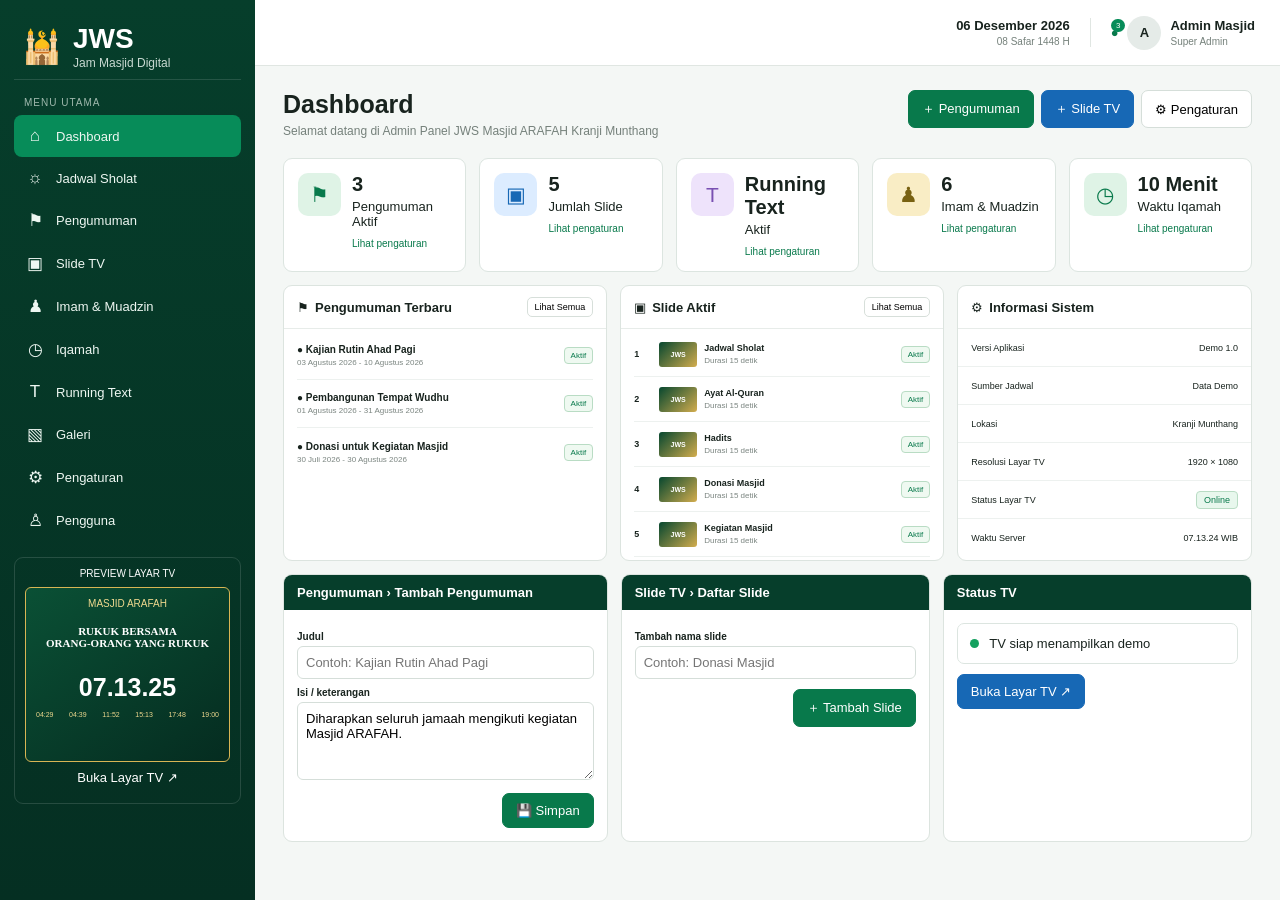
==== commit f9c04101: "Add files via upload" ====
--- a/index.html
+++ b/index.html
@@ -1,150 +1,47 @@
 <!doctype html>
 <html lang="id">
 <head>
-<meta charset="UTF-8">
-<meta name="viewport" content="width=device-width, initial-scale=1.0">
+<meta charset="utf-8">
+<meta name="viewport" content="width=device-width,initial-scale=1">
 <title>JWS Masjid ARAFAH — Admin</title>
 <link rel="stylesheet" href="admin.css">
 </head>
 <body>
 <div class="app">
 <aside class="sidebar">
-  <div class="brand"><div class="brand-icon">🕌</div><div><strong>JWS</strong><span>Jam Masjid Digital</span></div></div>
+  <div class="brand"><div class="mosque">🕌</div><div><b>JWS</b><span>Jam Masjid Digital</span></div></div>
   <div class="menu-title">MENU UTAMA</div>
-  <nav id="nav">
-    <button class="nav active" data-page="dashboard"><span>⌂</span>Dashboard</button>
-    <button class="nav" data-page="prayer"><span>☼</span>Jadwal Sholat</button>
-    <button class="nav" data-page="announcement"><span>⚑</span>Pengumuman</button>
-    <button class="nav" data-page="slides"><span>▣</span>Slide TV</button>
-    <button class="nav" data-page="imam"><span>♟</span>Imam &amp; Muadzin</button>
-    <button class="nav" data-page="iqamah"><span>◷</span>Iqamah</button>
-    <button class="nav" data-page="running"><span>T</span>Running Text</button>
-    <button class="nav" data-page="gallery"><span>▧</span>Galeri</button>
-    <button class="nav" data-page="settings"><span>⚙</span>Pengaturan</button>
-    <button class="nav" data-page="users"><span>♙</span>Pengguna</button>
-  </nav>
+  <nav id="nav"></nav>
   <div class="tv-preview">
     <div class="preview-title">PREVIEW LAYAR TV</div>
     <div class="tv-card">
-      <div class="tv-brand">MASJID ARAFAH</div>
-      <div class="tv-message">RUKUK BERSAMA<br>ORANG-ORANG YANG RUKUK</div>
-      <div id="miniClock" class="mini-clock">00:00:00</div>
-      <div class="mini-times"><span>04:29</span><span>04:39</span><span>11:52</span><span>15:13</span><span>17:48</span><span>19:00</span></div>
+      <div class="tv-mini-head" id="previewMosque">MASJID ARAFAH</div>
+      <div class="tv-mini-title">RUKUK BERSAMA<br>ORANG-ORANG YANG RUKUK</div>
+      <div class="tv-mini-clock" id="miniClock">00:00:00</div>
+      <div class="tv-mini-times"><span>04:29</span><span>04:39</span><span>11:52</span><span>15:13</span><span>17:48</span><span>19:00</span></div>
     </div>
-    <button class="tv-open" onclick="window.open('tv.html','_blank')">Buka Layar TV ↗</button>
+    <button class="tv-open" id="openTv">Buka Layar TV ↗</button>
   </div>
 </aside>
-
 <main class="main">
 <header class="topbar">
-  <div class="date-box"><strong id="dateNow">12 Agustus 2026</strong><span>08 Safar 1448 H</span></div>
-  <div class="user-box"><div class="notification">♧<i>3</i></div><div class="avatar">A</div><div><strong>Admin Masjid</strong><span>Super Admin</span></div><b>⌄</b></div>
+  <div class="top-date"><b id="dateNow"></b><span>08 Safar 1448 H</span></div>
+  <div class="top-user"><span class="bell">●<i>3</i></span><div class="avatar">A</div><div><b>Admin Masjid</b><small>Super Admin</small></div></div>
 </header>
-
 <section class="content">
   <div class="page-head">
-    <div><h1 id="pageTitle">Dashboard</h1><p>Selamat datang di Admin Panel JWS Masjid ARAFAH Kranji Munthang</p></div>
+    <div><h1 id="pageTitle">Dashboard</h1><p id="pageSubtitle">Selamat datang di Admin Panel JWS Masjid ARAFAH Kranji Munthang</p></div>
     <div class="head-actions">
-      <button class="btn green" data-open="announcement">＋ Tambah Pengumuman</button>
-      <button class="btn blue" data-open="slides">＋ Tambah Slide</button>
-      <button class="btn" data-open="settings">⚙ Pengaturan</button>
+      <button class="btn green" data-page="announcement">＋ Pengumuman</button>
+      <button class="btn blue" data-page="slides">＋ Slide TV</button>
+      <button class="btn" data-page="settings">⚙ Pengaturan</button>
     </div>
   </div>
-
-  <section class="page active" data-page="dashboard">
-    <div class="stats">
-      <article class="stat greenish"><div class="stat-icon">⚑</div><div><strong>5</strong><span>Pengumuman Aktif</span><a data-open="announcement">Lihat semua</a></div></article>
-      <article class="stat blueish"><div class="stat-icon">▣</div><div><strong>12</strong><span>Jumlah Slide</span><a data-open="slides">Lihat semua</a></div></article>
-      <article class="stat purpleish"><div class="stat-icon">T</div><div><strong>Running Text</strong><span class="green-text">Aktif</span><a data-open="running">Lihat pengaturan</a></div></article>
-      <article class="stat yellowish"><div class="stat-icon">♟</div><div><strong>6</strong><span>Imam &amp; Muadzin</span><a data-open="imam">Lihat semua</a></div></article>
-      <article class="stat greenish"><div class="stat-icon">◷</div><div><strong>10 Menit</strong><span>Waktu Iqamah</span><a data-open="iqamah">Lihat pengaturan</a></div></article>
-    </div>
-
-    <div class="three-col">
-      <article class="panel">
-        <div class="panel-head">⚑ <span>Pengumuman Terbaru</span><button>Lihat Semua</button></div>
-        <div class="rows">
-          <div class="row"><div><strong>● &nbsp;Kajian Rutin Ahad Pagi</strong><small>03 Agustus 2026 - 10 Agustus 2026</small></div><em>Aktif</em></div>
-          <div class="row"><div><strong>● &nbsp;Pembangunan Tempat Wudhu</strong><small>01 Agustus 2026 - 31 Agustus 2026</small></div><em>Aktif</em></div>
-          <div class="row"><div><strong>● &nbsp;Donasi untuk Kegiatan Masjid</strong><small>30 Juli 2026 - 30 Agustus 2026</small></div><em>Aktif</em></div>
-          <div class="row"><div><strong>● &nbsp;Libur Sekretariat Masjid</strong><small>02 Agustus 2026 - 04 Agustus 2026</small></div><em>Aktif</em></div>
-          <div class="row"><div><strong>● &nbsp;Terima Kasih Donatur</strong><small>01 Juli 2026 - 31 Juli 2026</small></div><em class="done">Selesai</em></div>
-        </div>
-      </article>
-      <article class="panel">
-        <div class="panel-head">▣ <span>Slide Aktif</span><button>Lihat Semua</button></div>
-        <div class="rows">
-          <div class="slide-row"><b>1</b><div class="thumb">JWS</div><div><strong>Jadwal Sholat</strong><small>Durasi 15 detik</small></div><em>Aktif</em><span>☷</span></div>
-          <div class="slide-row"><b>2</b><div class="thumb">QUR</div><div><strong>Ayat Al-Quran</strong><small>Durasi 15 detik</small></div><em>Aktif</em><span>☷</span></div>
-          <div class="slide-row"><b>3</b><div class="thumb">HDS</div><div><strong>Hadits</strong><small>Durasi 15 detik</small></div><em>Aktif</em><span>☷</span></div>
-          <div class="slide-row"><b>4</b><div class="thumb">DON</div><div><strong>Donasi Masjid</strong><small>Durasi 15 detik</small></div><em>Aktif</em><span>☷</span></div>
-          <div class="slide-row"><b>5</b><div class="thumb">KGT</div><div><strong>Kegiatan Masjid</strong><small>Durasi 15 detik</small></div><em>Aktif</em><span>☷</span></div>
-        </div>
-      </article>
-      <article class="panel">
-        <div class="panel-head">⚙ <span>Informasi Sistem</span></div>
-        <div class="info">
-          <div><span>Versi Aplikasi</span><b class="badge">v2.2.0</b></div>
-          <div><span>Terakhir Update Jadwal</span><b>12 Agustus 2026 00:15</b></div>
-          <div><span>Sumber Jadwal</span><b>KEMENAG API</b></div>
-          <div><span>Lokasi</span><b>Kranji Munthang</b></div>
-          <div><span>Resolusi Layar TV</span><b>1920 × 1080</b></div>
-          <div><span>Status Layar TV</span><b class="online">Online</b></div>
-          <div><span>Waktu Server</span><b id="serverClock">00:00:00 WIB</b></div>
-        </div>
-      </article>
-    </div>
-
-    <div class="lower-grid">
-      <article class="panel">
-        <div class="section-title">Pengumuman <span>›</span> Tambah Pengumuman</div>
-        <div class="form">
-          <label>Judul Pengumuman</label><input placeholder="Contoh: Kajian Rutin Ahad Pagi">
-          <div class="split"><div><label>Isi Pengumuman</label><textarea rows="7">Diharapkan kepada seluruh jamaah untuk mengikuti kajian yang akan dilaksanakan setiap hari Ahad pagi setelah sholat Subuh.</textarea></div><div><label>Tanggal Mulai</label><input type="date" value="2026-08-12"><label>Tanggal Berakhir</label><input type="date" value="2026-08-19"><label>Prioritas</label><select><option>Tinggi</option><option>Sedang</option><option>Rendah</option></select><label class="check"><input type="checkbox" checked> Tampilkan di Running Text</label></div></div>
-          <div class="form-buttons"><button class="btn">Batal</button><button class="btn green" onclick="notifySaved()">💾 Simpan</button></div>
-        </div>
-      </article>
-
-      <article class="panel">
-        <div class="section-title">Slide TV <span>›</span> Daftar Slide <button>☷ Urutkan Slide</button></div>
-        <div class="table-wrap"><table><thead><tr><th>No</th><th>Preview</th><th>Judul Slide</th><th>Jenis</th><th>Durasi</th><th>Status</th><th>Aksi</th></tr></thead>
-        <tbody>
-          <tr><td>1</td><td><div class="thumb">JWS</div></td><td>Jadwal Sholat</td><td>Gambar</td><td>15 detik</td><td><em>Aktif</em></td><td><button class="icon bluebg">✎</button><button class="icon redbg">⌫</button></td></tr>
-          <tr><td>2</td><td><div class="thumb">QUR</div></td><td>Ayat Al-Quran</td><td>Gambar</td><td>15 detik</td><td><em>Aktif</em></td><td><button class="icon bluebg">✎</button><button class="icon redbg">⌫</button></td></tr>
-          <tr><td>3</td><td><div class="thumb">HDS</div></td><td>Hadits</td><td>Gambar</td><td>15 detik</td><td><em>Aktif</em></td><td><button class="icon bluebg">✎</button><button class="icon redbg">⌫</button></td></tr>
-          <tr><td>4</td><td><div class="thumb">DON</div></td><td>Donasi Masjid</td><td>Gambar</td><td>15 detik</td><td><em>Aktif</em></td><td><button class="icon bluebg">✎</button><button class="icon redbg">⌫</button></td></tr>
-          <tr><td>5</td><td><div class="thumb">KGT</div></td><td>Kegiatan Masjid</td><td>Gambar</td><td>15 detik</td><td><em>Aktif</em></td><td><button class="icon bluebg">✎</button><button class="icon redbg">⌫</button></td></tr>
-        </tbody></table></div>
-        <small class="table-foot">Menampilkan 1–5 dari 12 data</small>
-      </article>
-
-      <article class="panel">
-        <div class="section-title">Slide TV <span>›</span> Tambah / Edit Slide</div>
-        <div class="form">
-          <div class="split"><div><label>Jenis Slide</label><select><option>Gambar</option><option>Video</option></select></div><div><label>Durasi Tampil</label><select><option>15 Detik</option><option>30 Detik</option><option>60 Detik</option></select></div></div>
-          <div class="split"><div><label>Judul Slide</label><input value="Kegiatan Masjid"></div><div><label>Urutan Slide</label><input value="5"></div></div>
-          <label>Upload Gambar</label><div class="upload"><div class="upload-preview">KEGIATAN<br>MASJID ARAFAH</div><button class="btn">↗ Ganti Gambar</button></div>
-          <div class="split"><div><label>Transisi</label><select><option>Fade</option><option>Slide</option><option>Zoom</option></select></div><div><label>Warna</label><div class="color-field"><span></span>#0E6B3D</div></div></div>
-          <label>Status</label><div class="status-switch"><span></span> Aktif</div>
-          <div class="form-buttons"><button class="btn">Batal</button><button class="btn green" onclick="notifySaved()">💾 Simpan</button></div>
-        </div>
-      </article>
-    </div>
-  </section>
-
-  <section class="page" data-page="prayer"><div class="simple"><h2>Jadwal Sholat</h2><p>Jadwal sholat Masjid ARAFAH Kranji Munthang.</p><div class="prayer-grid" id="prayerGrid"></div><button class="btn green" onclick="notifySaved()">💾 Simpan Jadwal</button></div></section>
-  <section class="page" data-page="announcement"><div class="simple"><h2>Pengumuman</h2><label>Isi Pengumuman</label><textarea id="annText" rows="8"></textarea><button class="btn green" onclick="notifySaved()">💾 Simpan Pengumuman</button></div></section>
-  <section class="page" data-page="slides"><div class="simple"><h2>Slide TV</h2><p>Kelola konten dan urutan slide layar TV.</p><button class="btn green">＋ Tambah Slide</button></div></section>
-  <section class="page" data-page="imam"><div class="simple"><h2>Imam &amp; Muadzin</h2><p>Kelola daftar imam dan muadzin.</p></div></section>
-  <section class="page" data-page="iqamah"><div class="simple"><h2>Iqamah</h2><div class="iq-grid"><label>Subuh<input type="number" value="10"></label><label>Dzuhur<input type="number" value="10"></label><label>Ashar<input type="number" value="10"></label><label>Maghrib<input type="number" value="10"></label><label>Isya<input type="number" value="10"></label></div><button class="btn green" onclick="notifySaved()">💾 Simpan</button></div></section>
-  <section class="page" data-page="running"><div class="simple"><h2>Running Text</h2><textarea id="runText" rows="8">Mari makmurkan masjid, jaga ukhuwah, dan dirikan shalat tepat waktu.</textarea><button class="btn green" onclick="notifySaved()">💾 Simpan</button></div></section>
-  <section class="page" data-page="gallery"><div class="simple"><h2>Galeri</h2><p>Kelola foto kegiatan Masjid ARAFAH.</p></div></section>
-  <section class="page" data-page="settings"><div class="simple"><h2>Pengaturan</h2><label>Nama Masjid</label><input value="MASJID ARAFAH"><label>Lokasi</label><input value="Kranji Munthang"><button class="btn green" onclick="notifySaved()">💾 Simpan Pengaturan</button></div></section>
-  <section class="page" data-page="users"><div class="simple"><h2>Pengguna</h2><p>Admin Masjid · Super Admin</p></div></section>
+  <div id="pages"></div>
 </section>
 </main>
 </div>
-<div id="toast" class="toast">Data berhasil disimpan</div>
+<div id="toast" class="toast"></div>
 <script src="admin.js"></script>
 </body>
 </html>
--- a/admin.css
+++ b/admin.css
@@ -1 +1,2 @@
-*{box-sizing:border-box}html,body{margin:0;min-height:100%;font-family:Inter,Segoe UI,Arial,sans-serif;background:#f5f7f6;color:#18231e;font-size:13px}button,input,textarea,select{font:inherit}.app{min-height:100vh}.sidebar{position:fixed;z-index:5;left:0;top:0;bottom:0;width:254px;padding:14px;background:linear-gradient(180deg,#063d29 0%,#052f21 100%);color:#fff;overflow-y:auto}.brand{height:70px;display:flex;align-items:center;gap:12px;padding:0 8px;border-bottom:1px solid #ffffff22}.brand-icon{font-size:34px}.brand strong{display:block;font-size:28px;letter-spacing:1px}.brand span{display:block;font-size:13px;color:#d0e0d9}.menu-title{margin:17px 10px 7px;font-size:10px;color:#abc0b7;letter-spacing:.8px}.nav{width:100%;border:0;background:transparent;color:#f1f7f4;text-align:left;padding:10px 12px;margin:2px 0;border-radius:8px;display:flex;align-items:center;gap:12px;cursor:pointer}.nav span{width:18px;text-align:center;font-size:17px}.nav:hover,.nav.active{background:#078b58}.tv-preview{border:1px solid #ffffff24;border-radius:10px;margin-top:15px;padding:11px}.preview-title{text-align:center;font-size:10px;margin-bottom:8px}.tv-card{height:180px;border:1px solid #d6b45d;border-radius:6px;padding:10px;background:linear-gradient(145deg,#0b5035,#052d20);text-align:center;color:#fff}.tv-brand{font-size:11px;color:#e9d794}.tv-message{font-family:Georgia,serif;font-size:12px;font-weight:bold;margin-top:16px}.mini-clock{font-size:25px;font-weight:800;margin-top:24px}.mini-times{display:flex;justify-content:space-between;color:#ead58c;font-size:7px;margin-top:11px}.tv-open{width:100%;border:0;background:transparent;color:#fff;padding:8px;cursor:pointer}.main{margin-left:254px;min-height:100vh}.topbar{height:66px;background:#fff;border-bottom:1px solid #e0e6e2;display:flex;justify-content:flex-end;align-items:center;padding:0 24px;gap:20px}.date-box{text-align:right;border-right:1px solid #e0e5e2;padding-right:20px}.date-box strong,.date-box span,.user-box strong,.user-box span{display:block}.date-box span,.user-box span{font-size:10px;color:#738078;margin-top:3px}.user-box{display:flex;align-items:center;gap:9px}.notification{font-size:22px;position:relative;margin-right:3px}.notification i{position:absolute;right:-5px;top:-3px;font-size:8px;font-style:normal;background:#078b58;color:#fff;border-radius:10px;padding:2px 5px}.avatar{width:34px;height:34px;border-radius:50%;background:#e6ebe8;display:grid;place-items:center;font-weight:800}.content{padding:24px 27px}.page-head{display:flex;justify-content:space-between;gap:15px;align-items:flex-start;margin-bottom:20px}.page-head h1{font-size:25px;margin:0 0 5px}.page-head p{margin:0;color:#75817b;font-size:12px}.head-actions{display:flex;gap:8px;flex-wrap:wrap}.btn{border:1px solid #d4ddd8;background:#fff;border-radius:7px;padding:9px 14px;cursor:pointer}.btn.green{background:#08794b;border-color:#08794b;color:#fff}.btn.blue{background:#1768b5;border-color:#1768b5;color:#fff}.stats{display:grid;grid-template-columns:repeat(5,minmax(0,1fr));gap:14px}.stat{min-height:112px;border:1px solid #dce5e0;border-radius:9px;padding:15px;display:flex;gap:12px}.stat-icon{width:43px;height:43px;flex:0 0 43px;border-radius:11px;display:grid;place-items:center;font-size:22px;background:#dff3e6;color:#08794b}.blueish{background:#f3f8fd}.blueish .stat-icon{background:#dcecff;color:#1768b5}.purpleish{background:#faf7fd}.purpleish .stat-icon{background:#eee3fb;color:#7950b2}.yellowish{background:#fffcef}.yellowish .stat-icon{background:#f9edc5;color:#786111}.stat strong{font-size:20px;display:block}.stat span{display:block;margin-top:3px}.stat a{display:block;margin-top:9px;color:#08794b;font-size:10px;cursor:pointer}.green-text{color:#08794b!important;font-weight:700}.three-col{display:grid;grid-template-columns:1.08fr 1.08fr 1fr;gap:14px;margin-top:14px}.panel{background:#fff;border:1px solid #dce4df;border-radius:9px;overflow:hidden;min-width:0}.panel-head{height:42px;padding:11px 13px;border-bottom:1px solid #e7ece9;font-weight:700;display:flex;align-items:center;gap:6px}.panel-head button{margin-left:auto;border:1px solid #d6ded9;background:#fff;border-radius:5px;padding:4px 7px;font-size:9px;cursor:pointer}.rows{padding:3px 13px}.row{min-height:47px;display:flex;justify-content:space-between;align-items:center;gap:8px;border-bottom:1px solid #edf1ef}.row:last-child{border-bottom:0}.row strong{display:block;font-size:10px}.row strong:first-letter{color:#078b58}.row small,.slide-row small{display:block;color:#7a8580;font-size:8px;margin-top:3px}.row em,table em,.slide-row em{font-style:normal;font-size:8px;color:#08794b;background:#eff9f1;border:1px solid #b9dcc4;padding:3px 6px;border-radius:4px;white-space:nowrap}.row em.done{color:#69736e;background:#f3f5f4;border-color:#d7ddda}.slide-row{min-height:43px;display:grid;grid-template-columns:18px 38px minmax(0,1fr) auto 12px;gap:7px;align-items:center;border-bottom:1px solid #edf1ef;font-size:9px}.slide-row:last-child{border-bottom:0}.thumb{width:38px;height:25px;border-radius:3px;background:linear-gradient(135deg,#06472f,#d4ad4c);color:#fff;display:grid;place-items:center;font-size:7px;font-weight:800}.info>div{min-height:37px;padding:8px 13px;border-bottom:1px solid #edf1ef;display:flex;justify-content:space-between;align-items:center;gap:8px;font-size:9px}.info>div:last-child{border-bottom:0}.info b{font-weight:500;text-align:right}.badge{background:#08794b;color:#fff;border-radius:4px;padding:4px 6px}.online{background:#e8f7ed!important;color:#08794b!important;border:1px solid #b9dcc4;padding:3px 7px;border-radius:4px}.lower-grid{display:grid;grid-template-columns:1.05fr 1.1fr 1fr;gap:14px;margin-top:14px}.section-title{height:38px;background:#063e2b;color:#fff;padding:10px 13px;font-weight:700}.section-title span{opacity:.6;padding:0 4px}.section-title button{float:right;border:1px solid #d5ddd8;background:#fff;color:#222;border-radius:4px;font-size:9px;padding:4px 6px}.form{padding:13px}.form label,.simple label{display:block;font-size:9px;font-weight:700;margin:7px 0 4px}.form input,.form textarea,.form select,.simple input,.simple textarea,.simple select{width:100%;border:1px solid #d5ded9;border-radius:6px;padding:8px;background:#fff;outline:none}.form input:focus,.form textarea:focus,.form select:focus{border-color:#08794b}.split{display:grid;grid-template-columns:minmax(0,1.35fr) minmax(120px,.75fr);gap:10px}.check{display:flex!important;align-items:center;gap:5px;font-weight:500!important}.check input{width:auto}.form-buttons{display:flex;justify-content:flex-end;gap:7px;margin-top:10px}.table-wrap{overflow-x:auto}.table-panel table{width:100%;border-collapse:collapse;font-size:8px}.table-panel th,.table-panel td{padding:6px 5px;border-bottom:1px solid #edf1ef;text-align:left;white-space:nowrap}.icon{border:0;border-radius:4px;color:#fff;padding:4px 5px;margin-right:2px;cursor:pointer}.bluebg{background:#1768b5}.redbg{background:#df4a45}.table-foot{display:block;padding:9px 13px;color:#7a8580}.upload{border:1px dashed #ccd8d1;border-radius:7px;padding:8px;text-align:center;position:relative}.upload-preview{height:62px;border-radius:5px;background:linear-gradient(135deg,#06472f,#0a7950);color:#fff;display:grid;place-items:center;font-weight:800;font-size:10px;margin-bottom:7px}.color-field{border:1px solid #d5ded9;border-radius:6px;padding:6px}.color-field span{display:inline-block;width:18px;height:18px;background:#0e6b3d;vertical-align:middle;margin-right:7px}.status-switch{display:flex;align-items:center;gap:7px;color:#08794b;font-weight:700}.status-switch span{width:34px;height:19px;background:#078b58;border-radius:20px;position:relative}.status-switch span:after{content:"";position:absolute;width:15px;height:15px;right:2px;top:2px;background:#fff;border-radius:50%}.page{display:none}.page.active{display:block}.simple{max-width:850px;background:#fff;border:1px solid #dce4df;border-radius:9px;padding:20px}.simple h2{margin:0 0 7px}.simple p{color:#75817b}.simple .btn{margin-top:12px}.prayer-grid,.iq-grid{display:grid;grid-template-columns:repeat(3,1fr);gap:12px}.toast{position:fixed;right:25px;bottom:25px;background:#08794b;color:#fff;padding:11px 16px;border-radius:7px;box-shadow:0 5px 20px #0002;transform:translateY(80px);opacity:0;transition:.25s;z-index:20}.toast.show{transform:translateY(0);opacity:1}@media(max-width:1250px){.stats{grid-template-columns:repeat(3,1fr)}.three-col,.lower-grid{grid-template-columns:1fr 1fr}.lower-grid .panel:last-child{grid-column:1/-1}}@media(max-width:900px){.sidebar{width:72px;padding:10px 7px}.brand{justify-content:center}.brand>div:not(.brand-icon),.menu-title,.nav:not(.active) .label,.nav .label,.tv-preview{display:none}.nav{justify-content:center;padding:12px 5px}.main{margin-left:72px}.content{padding:15px}.stats{grid-template-columns:1fr 1fr}.three-col,.lower-grid{grid-template-columns:1fr}.lower-grid .panel:last-child{grid-column:auto}.page-head{flex-direction:column}.topbar{padding:0 13px}.date-box{display:none}}@media(max-width:520px){.stats{grid-template-columns:1fr}.top-user>div:nth-of-type(2){display:none}.split{grid-template-columns:1fr}.prayer-grid,.iq-grid{grid-template-columns:1fr}.head-actions{width:100%}.head-actions .btn{flex:1}.content{padding:12px}}
+
+*{box-sizing:border-box}html,body{margin:0;min-height:100%;font-family:Inter,Segoe UI,Arial,sans-serif;background:#f4f7f5;color:#18231e;font-size:13px}button,input,textarea,select{font:inherit}.app{min-height:100vh}.sidebar{position:fixed;left:0;top:0;bottom:0;width:255px;padding:14px;background:linear-gradient(180deg,#063e2b,#052f22);color:#fff;overflow:auto}.brand{height:66px;display:flex;align-items:center;gap:11px;border-bottom:1px solid #ffffff20;padding:0 8px}.mosque{font-size:32px}.brand b{display:block;font-size:28px}.brand span{font-size:12px;color:#c8d9d1}.menu-title{margin:17px 10px 7px;color:#9fb8ad;font-size:10px;letter-spacing:1px}.nav{display:flex;width:100%;align-items:center;gap:12px;border:0;background:transparent;color:#eef7f2;padding:11px 12px;border-radius:8px;cursor:pointer;text-align:left}.nav:hover,.nav.active{background:#078c59}.nav span{width:18px;text-align:center;font-size:17px}.nav label{cursor:pointer}.tv-preview{border:1px solid #ffffff22;border-radius:9px;margin-top:15px;padding:10px}.preview-title{text-align:center;font-size:10px;margin-bottom:8px}.tv-card{height:175px;border:1px solid #d8b554;border-radius:6px;background:linear-gradient(145deg,#0a5035,#052c20);padding:10px;text-align:center}.tv-mini-head{font-size:10px;color:#eed88e}.tv-mini-title{font-family:Georgia,serif;font-size:11px;font-weight:700;margin-top:16px}.tv-mini-clock{font-size:25px;font-weight:800;margin-top:24px}.tv-mini-times{display:flex;justify-content:space-between;color:#eed88e;font-size:7px;margin-top:9px}.tv-open{width:100%;border:0;background:transparent;color:#fff;padding:8px;cursor:pointer}.main{margin-left:255px;min-height:100vh}.topbar{height:66px;background:#fff;border-bottom:1px solid #e0e6e2;display:flex;justify-content:flex-end;align-items:center;padding:0 25px;gap:20px}.top-date{text-align:right;border-right:1px solid #e0e6e2;padding-right:20px}.top-date b,.top-date span,.top-user b,.top-user small{display:block}.top-date span,.top-user small{color:#75817b;font-size:10px;margin-top:3px}.top-user{display:flex;align-items:center;gap:9px}.bell{position:relative;color:#08794b}.bell i{position:absolute;background:#078c59;color:#fff;border-radius:10px;font-size:8px;padding:2px 5px;top:-6px;right:-7px;font-style:normal}.avatar{width:34px;height:34px;border-radius:50%;background:#e5ebe8;display:grid;place-items:center;font-weight:800}.content{padding:24px 28px}.page-head{display:flex;justify-content:space-between;align-items:flex-start;gap:15px;margin-bottom:20px}.page-head h1{margin:0 0 5px;font-size:25px}.page-head p{margin:0;color:#75817b;font-size:12px}.head-actions{display:flex;gap:7px;flex-wrap:wrap}.btn{border:1px solid #d5ded9;background:#fff;border-radius:7px;padding:9px 13px;cursor:pointer}.btn.green{background:#08794b;color:#fff;border-color:#08794b}.btn.blue{background:#1768b5;color:#fff;border-color:#1768b5}.stats{display:grid;grid-template-columns:repeat(5,1fr);gap:13px}.stat{min-height:110px;border:1px solid #dce5e0;border-radius:9px;background:#fff;padding:14px;display:flex;gap:11px}.stat-icon{width:43px;height:43px;border-radius:10px;background:#dff3e6;color:#08794b;display:grid;place-items:center;font-size:21px;flex:none}.blueish .stat-icon{background:#dcecff;color:#1768b5}.purpleish .stat-icon{background:#eee3fb;color:#7950b2}.yellowish .stat-icon{background:#f9edc5;color:#786111}.stat b{font-size:20px;display:block}.stat span{display:block;margin-top:3px}.stat a{display:block;margin-top:9px;color:#08794b;font-size:10px;cursor:pointer}.three-col{display:grid;grid-template-columns:1.1fr 1.1fr 1fr;gap:13px;margin-top:13px}.panel{background:#fff;border:1px solid #dce4df;border-radius:9px;overflow:hidden}.panel-head{min-height:43px;padding:11px 13px;border-bottom:1px solid #e7ece9;display:flex;align-items:center;gap:6px}.small-btn{margin-left:auto;border:1px solid #d7dfda;background:#fff;border-radius:5px;padding:4px 7px;font-size:9px;cursor:pointer}.rows{padding:3px 13px}.row{min-height:48px;display:flex;align-items:center;justify-content:space-between;gap:7px;border-bottom:1px solid #edf1ef}.row:last-child{border:0}.row b{display:block;font-size:10px}.row small,.slide-row small{display:block;color:#7b8580;font-size:8px;margin-top:3px}.row em,.slide-row em{font-style:normal;font-size:8px;color:#08794b;background:#eff9f1;border:1px solid #b9dcc4;padding:3px 6px;border-radius:4px}.slide-row{display:grid;grid-template-columns:18px 38px 1fr auto;align-items:center;gap:7px;min-height:45px;border-bottom:1px solid #edf1ef;font-size:9px}.thumb{width:38px;height:25px;border-radius:3px;background:linear-gradient(135deg,#06472f,#d3ad4e);display:grid;place-items:center;color:#fff;font-size:7px;font-weight:800}.info>div{min-height:38px;padding:8px 13px;display:flex;justify-content:space-between;align-items:center;border-bottom:1px solid #edf1ef;font-size:9px;gap:8px}.info>div:last-child{border:0}.info b{text-align:right;font-weight:500}.online{background:#e8f7ed!important;color:#08794b!important;border:1px solid #b9dcc4;padding:3px 7px;border-radius:4px}.lower-grid{display:grid;grid-template-columns:1.05fr 1fr 1fr;gap:13px;margin-top:13px}.section-title{background:#063e2b;color:#fff;padding:10px 13px;font-weight:700}.form{padding:13px}.form label,.simple-panel label{display:block;font-size:10px;font-weight:700;margin:8px 0 4px}.form input,.form textarea,.simple-panel input,.simple-panel textarea,.simple-panel select{width:100%;border:1px solid #d5ded9;border-radius:6px;padding:8px;outline:none}.form-buttons{display:flex;justify-content:flex-end;margin-top:10px}.tv-status{padding:12px;border:1px solid #dce5e0;border-radius:7px;margin-bottom:10px}.status-dot{display:inline-block;width:9px;height:9px;border-radius:50%;background:#14a15f;margin-right:7px}.page{display:none}.page.active{display:block}.simple-panel{background:#fff;border:1px solid #dce4df;border-radius:9px;padding:20px;max-width:950px}.simple-panel h2{margin:0 0 6px}.simple-panel p{color:#75817b}.prayer-form{display:grid;grid-template-columns:repeat(3,1fr);gap:12px;margin:15px 0}.iq-grid{display:grid;grid-template-columns:repeat(5,1fr);gap:12px;margin:15px 0}.two-form{display:grid;grid-template-columns:1fr 1fr;gap:15px}.inline{display:flex;gap:8px}.inline input{flex:1}.list-box{margin-top:15px;border:1px solid #e0e7e3;border-radius:7px;overflow:hidden}.list-item{display:flex;justify-content:space-between;align-items:center;padding:11px 13px;border-bottom:1px solid #edf1ef}.list-item:last-child{border:0}.list-item small,.user-card small{display:block;color:#7b8580;margin-top:3px}.danger{border:0;background:#fcebea;color:#c73f3a;border-radius:5px;padding:6px 9px;cursor:pointer}.gallery-demo{display:grid;grid-template-columns:repeat(4,1fr);gap:12px;margin-top:15px}.gallery-demo div{height:120px;border-radius:8px;background:linear-gradient(135deg,#06472f,#d3ad4e);display:grid;place-items:center;font-size:35px}.user-card{display:flex;align-items:center;gap:10px;padding:12px;border:1px solid #e0e7e3;border-radius:8px}.toast{position:fixed;right:25px;bottom:25px;background:#08794b;color:#fff;padding:11px 16px;border-radius:7px;opacity:0;transform:translateY(20px);transition:.2s;z-index:20}.toast.show{opacity:1;transform:translateY(0)}@media(max-width:1250px){.stats{grid-template-columns:repeat(3,1fr)}.three-col,.lower-grid{grid-template-columns:1fr 1fr}.lower-grid article:last-child{grid-column:1/-1}}@media(max-width:900px){.sidebar{width:72px;padding:10px 7px}.brand{justify-content:center}.brand>div:not(.mosque),.menu-title,.nav label,.tv-preview{display:none}.nav{justify-content:center;padding:12px 5px}.main{margin-left:72px}.content{padding:15px}.stats{grid-template-columns:1fr 1fr}.three-col,.lower-grid{grid-template-columns:1fr}.lower-grid article:last-child{grid-column:auto}.page-head{flex-direction:column}.head-actions{width:100%}.top-date{display:none}.prayer-form,.iq-grid{grid-template-columns:1fr 1fr}.two-form{grid-template-columns:1fr}}@media(max-width:520px){.stats{grid-template-columns:1fr}.prayer-form,.iq-grid,.two-form{grid-template-columns:1fr}.content{padding:12px}.head-actions .btn{flex:1}.gallery-demo{grid-template-columns:1fr 1fr}}
